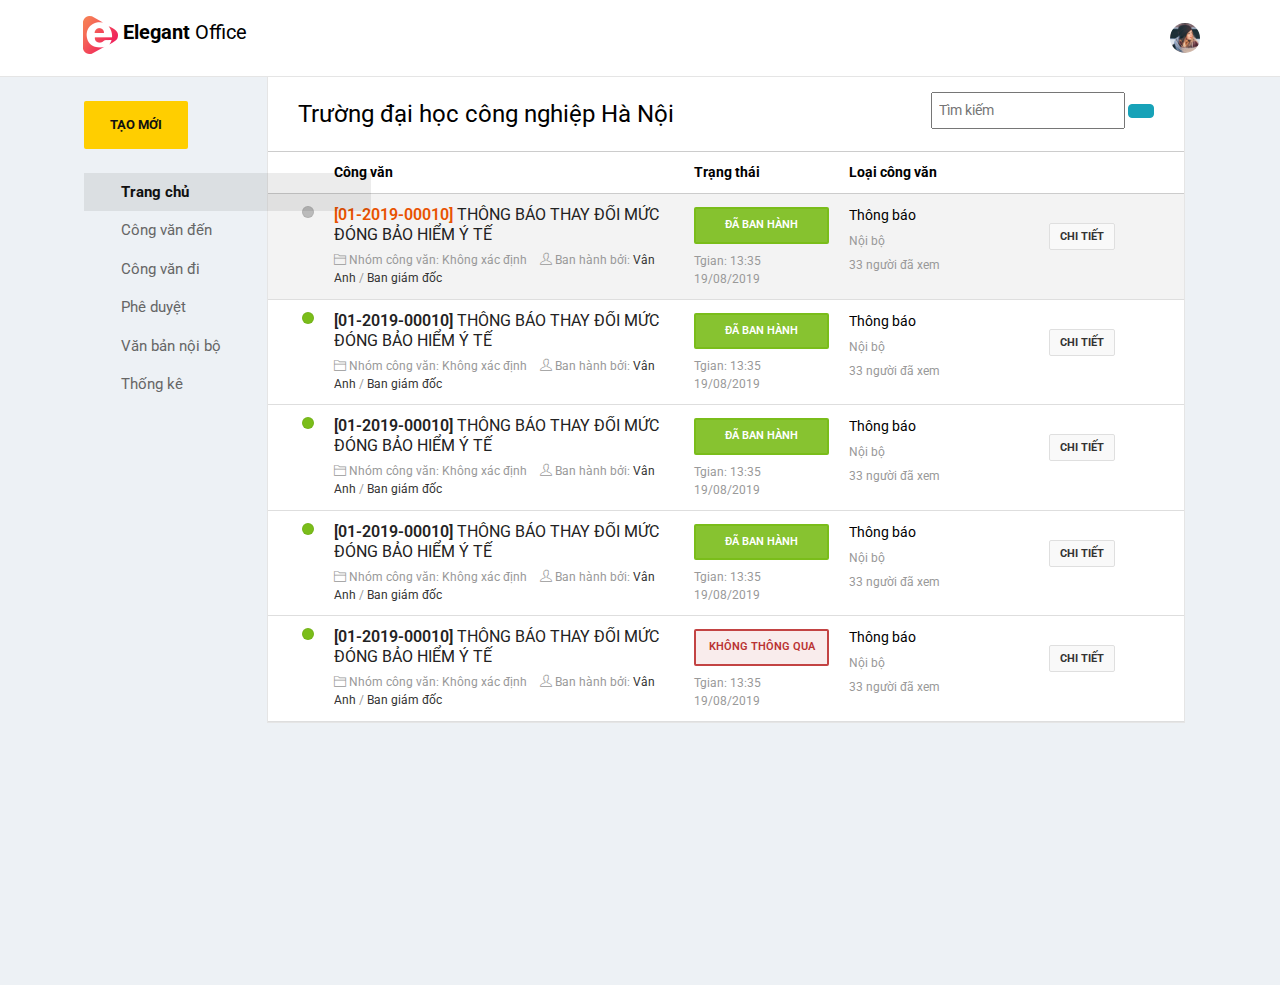
==== index.html @ 93d6c197 "fix menu" ====
<!DOCTYPE html>
<html lang="en">

<head>
    <meta charset="UTF-8">
    <meta name="viewport" content="width=device-width, initial-scale=1.0">
    <meta http-equiv="X-UA-Compatible" content="ie=edge">
    <link rel="stylesheet" href="css/bootstrap.min.css">
    <link rel="stylesheet" href="css/owl.carousel.min.css">
    <link rel="stylesheet" href="css/owl.theme.default.min.css">
    <link rel="stylesheet" href="https://use.fontawesome.com/releases/v5.7.2/css/all.css"
        integrity="sha384-fnmOCqbTlWIlj8LyTjo7mOUStjsKC4pOpQbqyi7RrhN7udi9RwhKkMHpvLbHG9Sr" crossorigin="anonymous">
    <link rel="stylesheet" href="css/themify-icons.css">
    <link rel="stylesheet" href="css/style.css">
    <script src="js/jquery.min.js"></script>
    <script src="js/popper.min.js"></script>
    <script src="js/bootstrap.min.js"></script>
    <script src="js/owl.carousel.js"></script>
    <script src="js/script.js"></script>
    <title>Index</title>
</head>

<body>
    <section class="header">
        <div class="container-fluid fix-container">
            <div class="row">
                <div class="col-6">
                    <div class="logo">
                        <a href="index.html">
                            <img src="images/logo-icon.png" alt="">
                        </a>
                        <span class="logo-text">
                            <b>Elegant</b>
                            <em>Office</em>
                        </span>
                    </div>
                </div>
                <div class="col-6">
                    <ul class="navbar-nav">
                        <li class="nav-item dropdown text-right">
                            <a href="" class="nav-link dropdown-toggle text-muted waves-effect waves-dark"
                                data-toggle="dropdown">
                                <img src="images/4.jpg" class="img-circle" width="30" alt="">
                                <span>
                                    <i class="fas fa-caret-down"></i>
                                </span>
                            </a>
                            <div class="dropdown-menu dropdown-menu-right">
                                <a href="" class="dropdown-item">Thông tin cá nhân</a>
                                <div class="line"></div>
                                <a href="" class="dropdown-item">Sign Out</a>
                            </div>
                        </li>
                    </ul>
                </div>
            </div>
        </div>
    </section>

    <section id="master">
        <div class="menu pt-3">
            <div class="menu-top">
                <a href="" class="btn btn-them">
                    <i class="fas fa-plus"></i>
                    Tạo mới
                </a>
            </div>
            <div class="menu-content mt-4">
                <nav class="sidebar-nav">
                    <ul class="navbar-nav">
                        <li class="nav-item active">
                            <a href="" class="nav-link">
                                <span class="icon-holder">
                                    <i class="fas fa-home"></i>
                                </span>
                                <span>Trang chủ</span>
                            </a>
                        </li>
                        <li class="nav-item">
                            <a href="" class="nav-link">
                                <span class="icon-holder">
                                    <i class="fa fa-reply"></i>
                                </span>
                                <span>Công văn đến</span>
                            </a>
                        </li>
                        <li class="nav-item">
                            <a href="" class="nav-link">
                                <span class="icon-holder">
                                    <i class="fas fa-paper-plane"></i>
                                </span>
                                <span>Công văn đi</span>
                            </a>
                        </li>
                        <li class="nav-item">
                            <a href="" class="nav-link">
                                <span class="icon-holder">
                                    <i class="fas fa-pen-fancy"></i>
                                </span>
                                <span>Phê duyệt</span>
                            </a>
                        </li>
                        <li class="nav-item">
                            <a href="" class="nav-link">
                                <span class="icon-holder">
                                    <i class="fas fa-file-alt"></i>
                                </span>
                                <span>Văn bản nội bộ</span>
                            </a>
                        </li>
                        <li class="nav-item">
                            <a href="" class="nav-link">
                                <span class="icon-holder">
                                    <i class="fas fa-chart-line"></i>
                                </span>
                                <span>Thống kê</span>
                            </a>
                        </li>
                    </ul>
                </nav>
            </div>
        </div>
        <div class="fix-container">
            <div class="col-lg-10 pl-0 float-right">
                <div class="main-body">
                    <div class="sub-header">
                        <div class="row">
                            <div class="col-lg-6">
                                <div class="title">Trường đại học công nghiệp Hà Nội</div>
                            </div>
                            <div class="col-lg-6">
                                <div class="search text-right">
                                    <input type="text" placeholder="Tìm kiếm">
                                    <button type="submit" class="btn btn-info">
                                        <i class="fa fa-search"></i>
                                    </button>
                                </div>
                            </div>
                        </div>
                    </div>
                    <div class="board">
                        <table>
                            <thead>
                                <tr>
                                    <th style="width: 66px"></th>
                                    <th>Công văn</th>
                                    <th style="width: 155px;">Trạng thái</th>
                                    <th style="width: 200px;">Loại công văn</th>
                                    <th style="width: 135px;"></th>
                                </tr>
                            </thead>
                            <tbody>
                                <tr class="notseen">
                                    <td>
                                        <div class="icons float-right">
                                            <div class="icon-status">
                                                <div class="square"></div>
                                            </div>
                                        </div>
                                    </td>
                                    <td>
                                        <div class="name">
                                            <span class="url group-name text-alt text-uppercase" data-url="a">
                                                [01-2019-00010] </span>
                                            <span class="url text-uppercase">Thông báo thay đổi mức đóng bảo hiểm ý
                                                tế</span>
                                        </div>
                                        <div class="info">
                                            <span style="margin-right: 10px;">
                                                <i class="ti-folder"></i>
                                                <span>Nhóm công văn: </span>
                                                <span>Không xác định</span>
                                            </span>
                                            <span>
                                                <i class="ti-user"></i>
                                                <span>Ban hành bởi: </span>
                                                <span class="url">Vân Anh</span> / <span class="url">Ban giám
                                                    đốc</span>
                                            </span>
                                        </div>
                                    </td>
                                    <td>
                                        <div class="status status-1">
                                            Đã ban hành
                                        </div>
                                        <div class="info">
                                            <span>Tgian: </span>
                                            <span>13:35 19/08/2019</span>
                                        </div>
                                    </td>
                                    <td>
                                        <span class="url">Thông báo</span>
                                        <div class="info">Nội bộ</div>
                                        <div class="info">33 người đã xem</div>
                                    </td>
                                    <td>
                                        <div class="action">
                                            <a href="" class="action-text">Chi tiết</a>
                                        </div>
                                    </td>
                                </tr>
                                <tr class="seen">
                                    <td>
                                        <div class="icons float-right">
                                            <div class="icon-status">
                                                <div class="square"></div>
                                            </div>
                                        </div>
                                    </td>
                                    <td>
                                        <div class="name">
                                            <span class="url group-name text-uppercase" data-url="a">
                                                [01-2019-00010] </span>
                                            <span class="url text-uppercase">Thông báo thay đổi mức đóng bảo hiểm ý
                                                tế</span>
                                        </div>
                                        <div class="info">
                                            <span style="margin-right: 10px;">
                                                <i class="ti-folder"></i>
                                                <span>Nhóm công văn: </span>
                                                <span>Không xác định</span>
                                            </span>
                                            <span>
                                                <i class="ti-user"></i>
                                                <span>Ban hành bởi: </span>
                                                <span class="url">Vân Anh</span> / <span class="url">Ban giám
                                                    đốc</span>
                                            </span>
                                        </div>
                                    </td>
                                    <td>
                                        <div class="status status-1">
                                            Đã ban hành
                                        </div>
                                        <div class="info">
                                            <span>Tgian: </span>
                                            <span>13:35 19/08/2019</span>
                                        </div>
                                    </td>
                                    <td>
                                        <span class="url">Thông báo</span>
                                        <div class="info">Nội bộ</div>
                                        <div class="info">33 người đã xem</div>
                                    </td>
                                    <td>
                                        <div class="action">
                                            <a href="" class="action-text">Chi tiết</a>
                                        </div>
                                    </td>
                                </tr>
                                <tr class="seen">
                                    <td>
                                        <div class="icons float-right">
                                            <div class="icon-status">
                                                <div class="square"></div>
                                            </div>
                                        </div>
                                    </td>
                                    <td>
                                        <div class="name">
                                            <span class="url group-name text-uppercase" data-url="a">
                                                [01-2019-00010] </span>
                                            <span class="url text-uppercase">Thông báo thay đổi mức đóng bảo hiểm ý
                                                tế</span>
                                        </div>
                                        <div class="info">
                                            <span style="margin-right: 10px;">
                                                <i class="ti-folder"></i>
                                                <span>Nhóm công văn: </span>
                                                <span>Không xác định</span>
                                            </span>
                                            <span>
                                                <i class="ti-user"></i>
                                                <span>Ban hành bởi: </span>
                                                <span class="url">Vân Anh</span> / <span class="url">Ban giám
                                                    đốc</span>
                                            </span>
                                        </div>
                                    </td>
                                    <td>
                                        <div class="status status-1">
                                            Đã ban hành
                                        </div>
                                        <div class="info">
                                            <span>Tgian: </span>
                                            <span>13:35 19/08/2019</span>
                                        </div>
                                    </td>
                                    <td>
                                        <span class="url">Thông báo</span>
                                        <div class="info">Nội bộ</div>
                                        <div class="info">33 người đã xem</div>
                                    </td>
                                    <td>
                                        <div class="action">
                                            <a href="" class="action-text">Chi tiết</a>
                                        </div>
                                    </td>
                                </tr>
                                <tr class="seen">
                                    <td>
                                        <div class="icons float-right">
                                            <div class="icon-status">
                                                <div class="square"></div>
                                            </div>
                                        </div>
                                    </td>
                                    <td>
                                        <div class="name">
                                            <span class="url group-name text-uppercase" data-url="a">
                                                [01-2019-00010] </span>
                                            <span class="url text-uppercase">Thông báo thay đổi mức đóng bảo hiểm ý
                                                tế</span>
                                        </div>
                                        <div class="info">
                                            <span style="margin-right: 10px;">
                                                <i class="ti-folder"></i>
                                                <span>Nhóm công văn: </span>
                                                <span>Không xác định</span>
                                            </span>
                                            <span>
                                                <i class="ti-user"></i>
                                                <span>Ban hành bởi: </span>
                                                <span class="url">Vân Anh</span> / <span class="url">Ban giám
                                                    đốc</span>
                                            </span>
                                        </div>
                                    </td>
                                    <td>
                                        <div class="status status-1">
                                            Đã ban hành
                                        </div>
                                        <div class="info">
                                            <span>Tgian: </span>
                                            <span>13:35 19/08/2019</span>
                                        </div>
                                    </td>
                                    <td>
                                        <span class="url">Thông báo</span>
                                        <div class="info">Nội bộ</div>
                                        <div class="info">33 người đã xem</div>
                                    </td>
                                    <td>
                                        <div class="action">
                                            <a href="" class="action-text">Chi tiết</a>
                                        </div>
                                    </td>
                                </tr>
                                <tr class="seen">
                                    <td>
                                        <div class="icons float-right">
                                            <div class="icon-status">
                                                <div class="square"></div>
                                            </div>
                                        </div>
                                    </td>
                                    <td>
                                        <div class="name">
                                            <span class="url group-name text-uppercase" data-url="a">
                                                [01-2019-00010] </span>
                                            <span class="url text-uppercase">Thông báo thay đổi mức đóng bảo hiểm ý
                                                tế</span>
                                        </div>
                                        <div class="info">
                                            <span style="margin-right: 10px;">
                                                <i class="ti-folder"></i>
                                                <span>Nhóm công văn: </span>
                                                <span>Không xác định</span>
                                            </span>
                                            <span>
                                                <i class="ti-user"></i>
                                                <span>Ban hành bởi: </span>
                                                <span class="url">Vân Anh</span> / <span class="url">Ban giám
                                                    đốc</span>
                                            </span>
                                        </div>
                                    </td>
                                    <td>
                                        <div class="status status--1">
                                            Không thông qua
                                        </div>
                                        <div class="info">
                                            <span>Tgian: </span>
                                            <span>13:35 19/08/2019</span>
                                        </div>
                                    </td>
                                    <td>
                                        <span class="url">Thông báo</span>
                                        <div class="info">Nội bộ</div>
                                        <div class="info">33 người đã xem</div>
                                    </td>
                                    <td>
                                        <div class="action">
                                            <a href="" class="action-text">Chi tiết</a>
                                        </div>
                                    </td>
                                </tr>
                            </tbody>
                        </table>
                    </div>
                </div>
            </div>
        </div>
    </section>
</body>

</html>
---- css/themify-icons.css ----
@font-face {
	font-family: 'themify';
	src:url('../fonts/themify.eot?-fvbane');
	src:url('../fonts/themify.eot?#iefix-fvbane') format('embedded-opentype'),
		url('../fonts/themify.woff?-fvbane') format('woff'),
		url('../fonts/themify.ttf?-fvbane') format('truetype'),
		url('../fonts/themify.svg?-fvbane#themify') format('svg');
	font-weight: normal;
	font-style: normal;
}

[class^="ti-"], [class*=" ti-"] {
	font-family: 'themify';
	speak: none;
	font-style: normal;
	font-weight: normal;
	font-variant: normal;
	text-transform: none;
	line-height: 1;

	/* Better Font Rendering =========== */
	-webkit-font-smoothing: antialiased;
	-moz-osx-font-smoothing: grayscale;
}

.ti-wand:before {
	content: "\e600";
}
.ti-volume:before {
	content: "\e601";
}
.ti-user:before {
	content: "\e602";
}
.ti-unlock:before {
	content: "\e603";
}
.ti-unlink:before {
	content: "\e604";
}
.ti-trash:before {
	content: "\e605";
}
.ti-thought:before {
	content: "\e606";
}
.ti-target:before {
	content: "\e607";
}
.ti-tag:before {
	content: "\e608";
}
.ti-tablet:before {
	content: "\e609";
}
.ti-star:before {
	content: "\e60a";
}
.ti-spray:before {
	content: "\e60b";
}
.ti-signal:before {
	content: "\e60c";
}
.ti-shopping-cart:before {
	content: "\e60d";
}
.ti-shopping-cart-full:before {
	content: "\e60e";
}
.ti-settings:before {
	content: "\e60f";
}
.ti-search:before {
	content: "\e610";
}
.ti-zoom-in:before {
	content: "\e611";
}
.ti-zoom-out:before {
	content: "\e612";
}
.ti-cut:before {
	content: "\e613";
}
.ti-ruler:before {
	content: "\e614";
}
.ti-ruler-pencil:before {
	content: "\e615";
}
.ti-ruler-alt:before {
	content: "\e616";
}
.ti-bookmark:before {
	content: "\e617";
}
.ti-bookmark-alt:before {
	content: "\e618";
}
.ti-reload:before {
	content: "\e619";
}
.ti-plus:before {
	content: "\e61a";
}
.ti-pin:before {
	content: "\e61b";
}
.ti-pencil:before {
	content: "\e61c";
}
.ti-pencil-alt:before {
	content: "\e61d";
}
.ti-paint-roller:before {
	content: "\e61e";
}
.ti-paint-bucket:before {
	content: "\e61f";
}
.ti-na:before {
	content: "\e620";
}
.ti-mobile:before {
	content: "\e621";
}
.ti-minus:before {
	content: "\e622";
}
.ti-medall:before {
	content: "\e623";
}
.ti-medall-alt:before {
	content: "\e624";
}
.ti-marker:before {
	content: "\e625";
}
.ti-marker-alt:before {
	content: "\e626";
}
.ti-arrow-up:before {
	content: "\e627";
}
.ti-arrow-right:before {
	content: "\e628";
}
.ti-arrow-left:before {
	content: "\e629";
}
.ti-arrow-down:before {
	content: "\e62a";
}
.ti-lock:before {
	content: "\e62b";
}
.ti-location-arrow:before {
	content: "\e62c";
}
.ti-link:before {
	content: "\e62d";
}
.ti-layout:before {
	content: "\e62e";
}
.ti-layers:before {
	content: "\e62f";
}
.ti-layers-alt:before {
	content: "\e630";
}
.ti-key:before {
	content: "\e631";
}
.ti-import:before {
	content: "\e632";
}
.ti-image:before {
	content: "\e633";
}
.ti-heart:before {
	content: "\e634";
}
.ti-heart-broken:before {
	content: "\e635";
}
.ti-hand-stop:before {
	content: "\e636";
}
.ti-hand-open:before {
	content: "\e637";
}
.ti-hand-drag:before {
	content: "\e638";
}
.ti-folder:before {
	content: "\e639";
}
.ti-flag:before {
	content: "\e63a";
}
.ti-flag-alt:before {
	content: "\e63b";
}
.ti-flag-alt-2:before {
	content: "\e63c";
}
.ti-eye:before {
	content: "\e63d";
}
.ti-export:before {
	content: "\e63e";
}
.ti-exchange-vertical:before {
	content: "\e63f";
}
.ti-desktop:before {
	content: "\e640";
}
.ti-cup:before {
	content: "\e641";
}
.ti-crown:before {
	content: "\e642";
}
.ti-comments:before {
	content: "\e643";
}
.ti-comment:before {
	content: "\e644";
}
.ti-comment-alt:before {
	content: "\e645";
}
.ti-close:before {
	content: "\e646";
}
.ti-clip:before {
	content: "\e647";
}
.ti-angle-up:before {
	content: "\e648";
}
.ti-angle-right:before {
	content: "\e649";
}
.ti-angle-left:before {
	content: "\e64a";
}
.ti-angle-down:before {
	content: "\e64b";
}
.ti-check:before {
	content: "\e64c";
}
.ti-check-box:before {
	content: "\e64d";
}
.ti-camera:before {
	content: "\e64e";
}
.ti-announcement:before {
	content: "\e64f";
}
.ti-brush:before {
	content: "\e650";
}
.ti-briefcase:before {
	content: "\e651";
}
.ti-bolt:before {
	content: "\e652";
}
.ti-bolt-alt:before {
	content: "\e653";
}
.ti-blackboard:before {
	content: "\e654";
}
.ti-bag:before {
	content: "\e655";
}
.ti-move:before {
	content: "\e656";
}
.ti-arrows-vertical:before {
	content: "\e657";
}
.ti-arrows-horizontal:before {
	content: "\e658";
}
.ti-fullscreen:before {
	content: "\e659";
}
.ti-arrow-top-right:before {
	content: "\e65a";
}
.ti-arrow-top-left:before {
	content: "\e65b";
}
.ti-arrow-circle-up:before {
	content: "\e65c";
}
.ti-arrow-circle-right:before {
	content: "\e65d";
}
.ti-arrow-circle-left:before {
	content: "\e65e";
}
.ti-arrow-circle-down:before {
	content: "\e65f";
}
.ti-angle-double-up:before {
	content: "\e660";
}
.ti-angle-double-right:before {
	content: "\e661";
}
.ti-angle-double-left:before {
	content: "\e662";
}
.ti-angle-double-down:before {
	content: "\e663";
}
.ti-zip:before {
	content: "\e664";
}
.ti-world:before {
	content: "\e665";
}
.ti-wheelchair:before {
	content: "\e666";
}
.ti-view-list:before {
	content: "\e667";
}
.ti-view-list-alt:before {
	content: "\e668";
}
.ti-view-grid:before {
	content: "\e669";
}
.ti-uppercase:before {
	content: "\e66a";
}
.ti-upload:before {
	content: "\e66b";
}
.ti-underline:before {
	content: "\e66c";
}
.ti-truck:before {
	content: "\e66d";
}
.ti-timer:before {
	content: "\e66e";
}
.ti-ticket:before {
	content: "\e66f";
}
.ti-thumb-up:before {
	content: "\e670";
}
.ti-thumb-down:before {
	content: "\e671";
}
.ti-text:before {
	content: "\e672";
}
.ti-stats-up:before {
	content: "\e673";
}
.ti-stats-down:before {
	content: "\e674";
}
.ti-split-v:before {
	content: "\e675";
}
.ti-split-h:before {
	content: "\e676";
}
.ti-smallcap:before {
	content: "\e677";
}
.ti-shine:before {
	content: "\e678";
}
.ti-shift-right:before {
	content: "\e679";
}
.ti-shift-left:before {
	content: "\e67a";
}
.ti-shield:before {
	content: "\e67b";
}
.ti-notepad:before {
	content: "\e67c";
}
.ti-server:before {
	content: "\e67d";
}
.ti-quote-right:before {
	content: "\e67e";
}
.ti-quote-left:before {
	content: "\e67f";
}
.ti-pulse:before {
	content: "\e680";
}
.ti-printer:before {
	content: "\e681";
}
.ti-power-off:before {
	content: "\e682";
}
.ti-plug:before {
	content: "\e683";
}
.ti-pie-chart:before {
	content: "\e684";
}
.ti-paragraph:before {
	content: "\e685";
}
.ti-panel:before {
	content: "\e686";
}
.ti-package:before {
	content: "\e687";
}
.ti-music:before {
	content: "\e688";
}
.ti-music-alt:before {
	content: "\e689";
}
.ti-mouse:before {
	content: "\e68a";
}
.ti-mouse-alt:before {
	content: "\e68b";
}
.ti-money:before {
	content: "\e68c";
}
.ti-microphone:before {
	content: "\e68d";
}
.ti-menu:before {
	content: "\e68e";
}
.ti-menu-alt:before {
	content: "\e68f";
}
.ti-map:before {
	content: "\e690";
}
.ti-map-alt:before {
	content: "\e691";
}
.ti-loop:before {
	content: "\e692";
}
.ti-location-pin:before {
	content: "\e693";
}
.ti-list:before {
	content: "\e694";
}
.ti-light-bulb:before {
	content: "\e695";
}
.ti-Italic:before {
	content: "\e696";
}
.ti-info:before {
	content: "\e697";
}
.ti-infinite:before {
	content: "\e698";
}
.ti-id-badge:before {
	content: "\e699";
}
.ti-hummer:before {
	content: "\e69a";
}
.ti-home:before {
	content: "\e69b";
}
.ti-help:before {
	content: "\e69c";
}
.ti-headphone:before {
	content: "\e69d";
}
.ti-harddrives:before {
	content: "\e69e";
}
.ti-harddrive:before {
	content: "\e69f";
}
.ti-gift:before {
	content: "\e6a0";
}
.ti-game:before {
	content: "\e6a1";
}
.ti-filter:before {
	content: "\e6a2";
}
.ti-files:before {
	content: "\e6a3";
}
.ti-file:before {
	content: "\e6a4";
}
.ti-eraser:before {
	content: "\e6a5";
}
.ti-envelope:before {
	content: "\e6a6";
}
.ti-download:before {
	content: "\e6a7";
}
.ti-direction:before {
	content: "\e6a8";
}
.ti-direction-alt:before {
	content: "\e6a9";
}
.ti-dashboard:before {
	content: "\e6aa";
}
.ti-control-stop:before {
	content: "\e6ab";
}
.ti-control-shuffle:before {
	content: "\e6ac";
}
.ti-control-play:before {
	content: "\e6ad";
}
.ti-control-pause:before {
	content: "\e6ae";
}
.ti-control-forward:before {
	content: "\e6af";
}
.ti-control-backward:before {
	content: "\e6b0";
}
.ti-cloud:before {
	content: "\e6b1";
}
.ti-cloud-up:before {
	content: "\e6b2";
}
.ti-cloud-down:before {
	content: "\e6b3";
}
.ti-clipboard:before {
	content: "\e6b4";
}
.ti-car:before {
	content: "\e6b5";
}
.ti-calendar:before {
	content: "\e6b6";
}
.ti-book:before {
	content: "\e6b7";
}
.ti-bell:before {
	content: "\e6b8";
}
.ti-basketball:before {
	content: "\e6b9";
}
.ti-bar-chart:before {
	content: "\e6ba";
}
.ti-bar-chart-alt:before {
	content: "\e6bb";
}
.ti-back-right:before {
	content: "\e6bc";
}
.ti-back-left:before {
	content: "\e6bd";
}
.ti-arrows-corner:before {
	content: "\e6be";
}
.ti-archive:before {
	content: "\e6bf";
}
.ti-anchor:before {
	content: "\e6c0";
}
.ti-align-right:before {
	content: "\e6c1";
}
.ti-align-left:before {
	content: "\e6c2";
}
.ti-align-justify:before {
	content: "\e6c3";
}
.ti-align-center:before {
	content: "\e6c4";
}
.ti-alert:before {
	content: "\e6c5";
}
.ti-alarm-clock:before {
	content: "\e6c6";
}
.ti-agenda:before {
	content: "\e6c7";
}
.ti-write:before {
	content: "\e6c8";
}
.ti-window:before {
	content: "\e6c9";
}
.ti-widgetized:before {
	content: "\e6ca";
}
.ti-widget:before {
	content: "\e6cb";
}
.ti-widget-alt:before {
	content: "\e6cc";
}
.ti-wallet:before {
	content: "\e6cd";
}
.ti-video-clapper:before {
	content: "\e6ce";
}
.ti-video-camera:before {
	content: "\e6cf";
}
.ti-vector:before {
	content: "\e6d0";
}
.ti-themify-logo:before {
	content: "\e6d1";
}
.ti-themify-favicon:before {
	content: "\e6d2";
}
.ti-themify-favicon-alt:before {
	content: "\e6d3";
}
.ti-support:before {
	content: "\e6d4";
}
.ti-stamp:before {
	content: "\e6d5";
}
.ti-split-v-alt:before {
	content: "\e6d6";
}
.ti-slice:before {
	content: "\e6d7";
}
.ti-shortcode:before {
	content: "\e6d8";
}
.ti-shift-right-alt:before {
	content: "\e6d9";
}
.ti-shift-left-alt:before {
	content: "\e6da";
}
.ti-ruler-alt-2:before {
	content: "\e6db";
}
.ti-receipt:before {
	content: "\e6dc";
}
.ti-pin2:before {
	content: "\e6dd";
}
.ti-pin-alt:before {
	content: "\e6de";
}
.ti-pencil-alt2:before {
	content: "\e6df";
}
.ti-palette:before {
	content: "\e6e0";
}
.ti-more:before {
	content: "\e6e1";
}
.ti-more-alt:before {
	content: "\e6e2";
}
.ti-microphone-alt:before {
	content: "\e6e3";
}
.ti-magnet:before {
	content: "\e6e4";
}
.ti-line-double:before {
	content: "\e6e5";
}
.ti-line-dotted:before {
	content: "\e6e6";
}
.ti-line-dashed:before {
	content: "\e6e7";
}
.ti-layout-width-full:before {
	content: "\e6e8";
}
.ti-layout-width-default:before {
	content: "\e6e9";
}
.ti-layout-width-default-alt:before {
	content: "\e6ea";
}
.ti-layout-tab:before {
	content: "\e6eb";
}
.ti-layout-tab-window:before {
	content: "\e6ec";
}
.ti-layout-tab-v:before {
	content: "\e6ed";
}
.ti-layout-tab-min:before {
	content: "\e6ee";
}
.ti-layout-slider:before {
	content: "\e6ef";
}
.ti-layout-slider-alt:before {
	content: "\e6f0";
}
.ti-layout-sidebar-right:before {
	content: "\e6f1";
}
.ti-layout-sidebar-none:before {
	content: "\e6f2";
}
.ti-layout-sidebar-left:before {
	content: "\e6f3";
}
.ti-layout-placeholder:before {
	content: "\e6f4";
}
.ti-layout-menu:before {
	content: "\e6f5";
}
.ti-layout-menu-v:before {
	content: "\e6f6";
}
.ti-layout-menu-separated:before {
	content: "\e6f7";
}
.ti-layout-menu-full:before {
	content: "\e6f8";
}
.ti-layout-media-right-alt:before {
	content: "\e6f9";
}
.ti-layout-media-right:before {
	content: "\e6fa";
}
.ti-layout-media-overlay:before {
	content: "\e6fb";
}
.ti-layout-media-overlay-alt:before {
	content: "\e6fc";
}
.ti-layout-media-overlay-alt-2:before {
	content: "\e6fd";
}
.ti-layout-media-left-alt:before {
	content: "\e6fe";
}
.ti-layout-media-left:before {
	content: "\e6ff";
}
.ti-layout-media-center-alt:before {
	content: "\e700";
}
.ti-layout-media-center:before {
	content: "\e701";
}
.ti-layout-list-thumb:before {
	content: "\e702";
}
.ti-layout-list-thumb-alt:before {
	content: "\e703";
}
.ti-layout-list-post:before {
	content: "\e704";
}
.ti-layout-list-large-image:before {
	content: "\e705";
}
.ti-layout-line-solid:before {
	content: "\e706";
}
.ti-layout-grid4:before {
	content: "\e707";
}
.ti-layout-grid3:before {
	content: "\e708";
}
.ti-layout-grid2:before {
	content: "\e709";
}
.ti-layout-grid2-thumb:before {
	content: "\e70a";
}
.ti-layout-cta-right:before {
	content: "\e70b";
}
.ti-layout-cta-left:before {
	content: "\e70c";
}
.ti-layout-cta-center:before {
	content: "\e70d";
}
.ti-layout-cta-btn-right:before {
	content: "\e70e";
}
.ti-layout-cta-btn-left:before {
	content: "\e70f";
}
.ti-layout-column4:before {
	content: "\e710";
}
.ti-layout-column3:before {
	content: "\e711";
}
.ti-layout-column2:before {
	content: "\e712";
}
.ti-layout-accordion-separated:before {
	content: "\e713";
}
.ti-layout-accordion-merged:before {
	content: "\e714";
}
.ti-layout-accordion-list:before {
	content: "\e715";
}
.ti-ink-pen:before {
	content: "\e716";
}
.ti-info-alt:before {
	content: "\e717";
}
.ti-help-alt:before {
	content: "\e718";
}
.ti-headphone-alt:before {
	content: "\e719";
}
.ti-hand-point-up:before {
	content: "\e71a";
}
.ti-hand-point-right:before {
	content: "\e71b";
}
.ti-hand-point-left:before {
	content: "\e71c";
}
.ti-hand-point-down:before {
	content: "\e71d";
}
.ti-gallery:before {
	content: "\e71e";
}
.ti-face-smile:before {
	content: "\e71f";
}
.ti-face-sad:before {
	content: "\e720";
}
.ti-credit-card:before {
	content: "\e721";
}
.ti-control-skip-forward:before {
	content: "\e722";
}
.ti-control-skip-backward:before {
	content: "\e723";
}
.ti-control-record:before {
	content: "\e724";
}
.ti-control-eject:before {
	content: "\e725";
}
.ti-comments-smiley:before {
	content: "\e726";
}
.ti-brush-alt:before {
	content: "\e727";
}
.ti-youtube:before {
	content: "\e728";
}
.ti-vimeo:before {
	content: "\e729";
}
.ti-twitter:before {
	content: "\e72a";
}
.ti-time:before {
	content: "\e72b";
}
.ti-tumblr:before {
	content: "\e72c";
}
.ti-skype:before {
	content: "\e72d";
}
.ti-share:before {
	content: "\e72e";
}
.ti-share-alt:before {
	content: "\e72f";
}
.ti-rocket:before {
	content: "\e730";
}
.ti-pinterest:before {
	content: "\e731";
}
.ti-new-window:before {
	content: "\e732";
}
.ti-microsoft:before {
	content: "\e733";
}
.ti-list-ol:before {
	content: "\e734";
}
.ti-linkedin:before {
	content: "\e735";
}
.ti-layout-sidebar-2:before {
	content: "\e736";
}
.ti-layout-grid4-alt:before {
	content: "\e737";
}
.ti-layout-grid3-alt:before {
	content: "\e738";
}
.ti-layout-grid2-alt:before {
	content: "\e739";
}
.ti-layout-column4-alt:before {
	content: "\e73a";
}
.ti-layout-column3-alt:before {
	content: "\e73b";
}
.ti-layout-column2-alt:before {
	content: "\e73c";
}
.ti-instagram:before {
	content: "\e73d";
}
.ti-google:before {
	content: "\e73e";
}
.ti-github:before {
	content: "\e73f";
}
.ti-flickr:before {
	content: "\e740";
}
.ti-facebook:before {
	content: "\e741";
}
.ti-dropbox:before {
	content: "\e742";
}
.ti-dribbble:before {
	content: "\e743";
}
.ti-apple:before {
	content: "\e744";
}
.ti-android:before {
	content: "\e745";
}
.ti-save:before {
	content: "\e746";
}
.ti-save-alt:before {
	content: "\e747";
}
.ti-yahoo:before {
	content: "\e748";
}
.ti-wordpress:before {
	content: "\e749";
}
.ti-vimeo-alt:before {
	content: "\e74a";
}
.ti-twitter-alt:before {
	content: "\e74b";
}
.ti-tumblr-alt:before {
	content: "\e74c";
}
.ti-trello:before {
	content: "\e74d";
}
.ti-stack-overflow:before {
	content: "\e74e";
}
.ti-soundcloud:before {
	content: "\e74f";
}
.ti-sharethis:before {
	content: "\e750";
}
.ti-sharethis-alt:before {
	content: "\e751";
}
.ti-reddit:before {
	content: "\e752";
}
.ti-pinterest-alt:before {
	content: "\e753";
}
.ti-microsoft-alt:before {
	content: "\e754";
}
.ti-linux:before {
	content: "\e755";
}
.ti-jsfiddle:before {
	content: "\e756";
}
.ti-joomla:before {
	content: "\e757";
}
.ti-html5:before {
	content: "\e758";
}
.ti-flickr-alt:before {
	content: "\e759";
}
.ti-email:before {
	content: "\e75a";
}
.ti-drupal:before {
	content: "\e75b";
}
.ti-dropbox-alt:before {
	content: "\e75c";
}
.ti-css3:before {
	content: "\e75d";
}
.ti-rss:before {
	content: "\e75e";
}
.ti-rss-alt:before {
	content: "\e75f";
}
---- css/style.css ----
@import url('https://fonts.googleapis.com/css?family=Roboto&display=swap');
body{
    font-family: 'Roboto', sans-serif;
    font-size: 14px;
    background-color: #edf1f5;
    color: black;
}
em{
    font-style: normal;
}
.logo-text{
    font-size: 20px;
}
.header{
    background-color: white;
    padding: 15px 0;
    border-bottom: 1px solid rgba(0, 0, 0, 0.1);
}
.img-circle {
    border-radius: 100%;
}
a{
    color: black;
}
a:hover{
    text-decoration: none;
}
.dropdown-toggle::after{
    display: none;
}
.line {
    width: 100%;
    height: 1px;
    background-color: #ddd;
}
.waves-effect{
    position: relative;
    cursor: pointer;
    display: inline-block;
    overflow: hidden;
    -webkit-user-select: none;
    -moz-user-select: none;
    -ms-user-select: none;
    user-select: none;
    -webkit-tap-highlight-color: transparent;
    vertical-align: middle;
    z-index: 1;
    will-change: opacity, transform;
    -webkit-transition: all 0.1s ease-out;
    -moz-transition: all 0.1s ease-out;
    -o-transition: all 0.1s ease-out;
    -ms-transition: all 0.1s ease-out;
    transition: all 0.1s ease-out;
}
.fix-container{
    padding: 0 5rem;
}
.btn-them{
    color: #111;
    font-size: 13px;
    text-transform: uppercase;
    position: relative;
    font-weight: 600;
    text-align: center;
    font-weight: bold;
    padding: 8px 0 8px 0px;
    -moz-border-radius: 2px;
    -webkit-border-radius: 2px;
    border-radius: 2px;
    background-color: #ffce00;
    padding: 13px 25px;
}
.menu-content a{
    color: #666;
    font-size: 15px;
}
.menu-content a:hover{
    color: black;
}
.icon-holder {
    display: inline-block;
    position: relative;
    -webkit-transition: all .3s ease;
    -o-transition: all .3s ease;
    transition: all .3s ease;
    margin-right: 8px;
}
.main-body{
    background-color: #fff;
    border: 1px solid rgba(0, 0, 0, 0.1);
    border-top: none;
}
.subheader {
    padding: 15px 30px;
    background-color: #fff;
    position: relative;
}
.menu-content .active {
    font-weight: bold;
    background: rgba(0,0,0,0.075);
}
.menu-content .active a{
    color: #111;
}
.menu-content li{
    padding-left: 25px;
}
.sub-header {
    padding: 15px 30px;
    background-color: #fff;
    position: relative;
    border-bottom: 1px solid #ccc;
}
.sub-header .title {
    font-size: 24px;
    padding: 4px 0;
}
.search input{
    padding: 6px;
}
.board th {
    padding: 10px 20px 10px 0px;
    border-bottom: 1px solid #ccc;
    text-align: left;
}
.board table {
    width: 100%;
}
.board th, .board td {
    vertical-align: top;
}
.board .icons .icon-status .square {
    margin-top: 1px;
    width: 12px;
    height: 12px;
    border: 1px solid rgba(0,0,0,0.05);
    background-color: #bbb;
    -moz-border-radius: 7px;
    -webkit-border-radius: 7px;
    border-radius: 7px;
    -webkit-box-sizing: border-box;
    -moz-box-sizing: border-box;
    box-sizing: border-box;
}
.board .name .group-name {
    font-weight: 600;
}
.url {
    cursor: pointer;
}
.board .name .url:hover {
    color: #2a91d6;
    text-decoration: underline;
}
.text-alt {
    color: #e85200;
}
.board .name {
    font-size: 15px;
    cursor: pointer;
    color: #222;
    display: block;
    display: -webkit-box;
    max-height: 40px;
    font-size: 16px;
    line-height: 20px;
    -webkit-line-clamp: 2;
    -webkit-box-orient: vertical;
    overflow: hidden;
    text-overflow: ellipsis;
}
.board td {
    padding: 11px 20px 11px 0px;
    border-bottom: 1px solid rgba(0,0,0,0.13);
    position: relative;
}
.board .info {
    font-size: 12px;
    color: #999;
    padding-top: 6px;
}
.board .info .url {
    color: #333;
}
.board .info .url:hover {
    color: #2a91d6;
    text-decoration: underline;
}
.board .status.status-1 {
    background: rgba(122,189,26,0.9);
    border: 2px solid #7abd1a;
    color: #fff;
}
.board .status {
    text-transform: uppercase;
    font-weight: 600;
    font-size: 11px;
    text-align: center;
    border: 2px solid #aaa;
    padding: 8px 0;
    margin-bottom: 2px;
    margin-top: 2px;
    -moz-border-radius: 2px;
    -webkit-border-radius: 2px;
    border-radius: 2px;
}
.action-text{
    cursor: pointer;
    padding: 6px 10px;
    text-transform: uppercase;
    border: 1px solid rgba(0,0,0,0.1);
    border-radius: 2px;
    background-color: #f9f9f9;
    font-size: 11px;
    font-weight: bold;
    color: #333;
}
.action-text:hover {
    color: #333;
    background-color: #fff;
}
.seen .icons .icon-status .square {
    background-color: #7abd1a;
}
.notseen{
    background-color: #f3f3f3;
}
.action{
    margin-top: 20px;
}
.board .status.status--1 {
    background: rgba(195,67,67,0.1);
    border: 2px solid #c34343;
    color: #b93333;
}
.menu {
    position: absolute;
    -webkit-box-sizing: border-box;
    -moz-box-sizing: border-box;
    box-sizing: border-box;
    width: 287px;
    height: 100%;
    left: 84px;
    top: 85px;
    z-index: 7999;
}
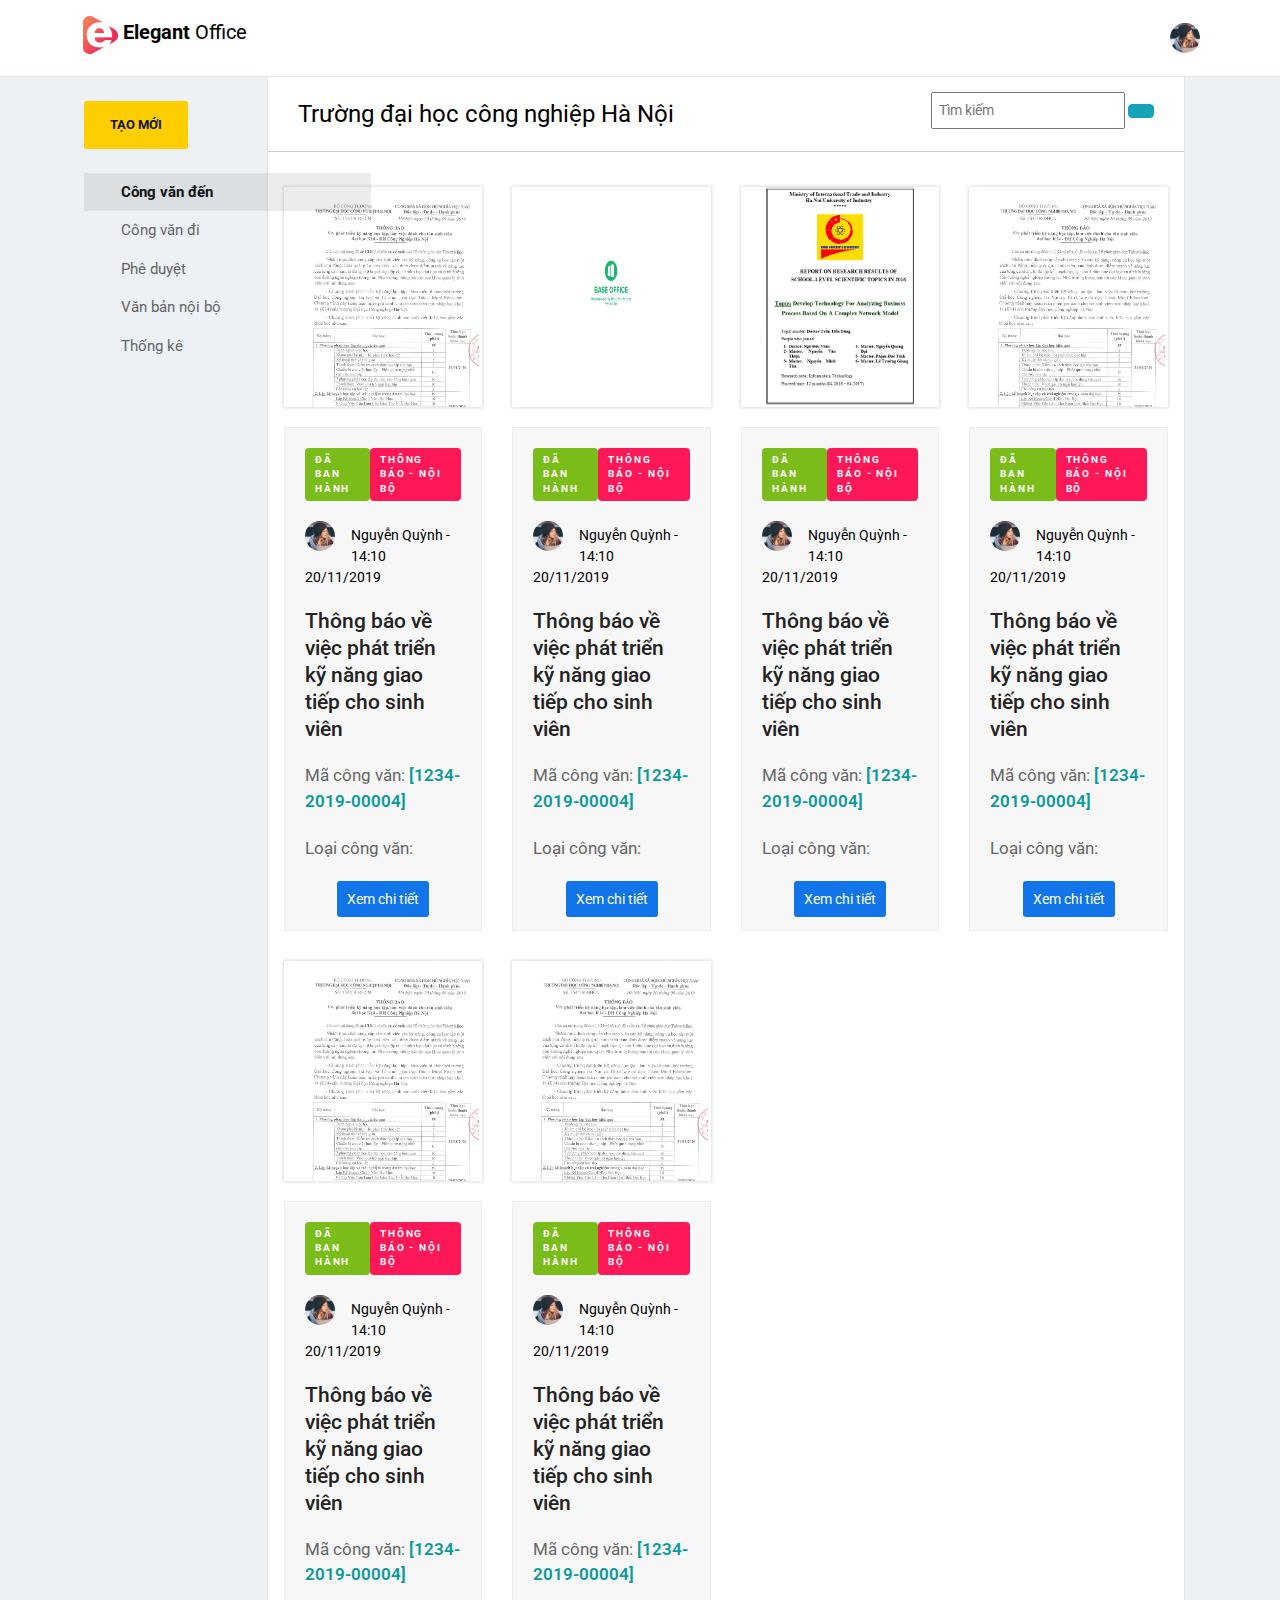
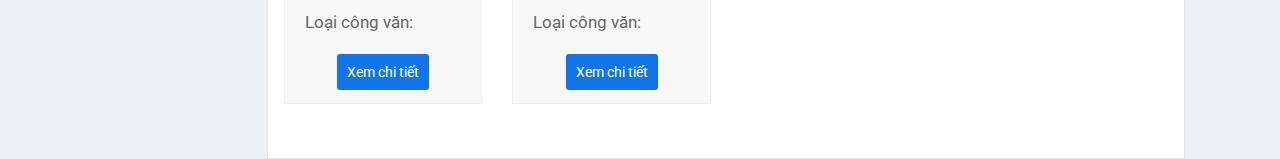
==== commit d6fc1c5e: "fix trang chu" ====
--- a/index.html
+++ b/index.html
@@ -57,10 +57,10 @@
         </div>
     </section>
 
-    <section id="master">
+    <section class="master">
         <div class="menu pt-3">
             <div class="menu-top">
-                <a href="" class="btn btn-them">
+                <a href="them-cv.html" class="btn btn-them">
                     <i class="fas fa-plus"></i>
                     Tạo mới
                 </a>
@@ -69,14 +69,6 @@
                 <nav class="sidebar-nav">
                     <ul class="navbar-nav">
                         <li class="nav-item active">
-                            <a href="" class="nav-link">
-                                <span class="icon-holder">
-                                    <i class="fas fa-home"></i>
-                                </span>
-                                <span>Trang chủ</span>
-                            </a>
-                        </li>
-                        <li class="nav-item">
                             <a href="" class="nav-link">
                                 <span class="icon-holder">
                                     <i class="fa fa-reply"></i>
@@ -138,7 +130,7 @@
                             </div>
                         </div>
                     </div>
-                    <div class="board">
+                    <!-- <div class="board">
                         <table>
                             <thead>
                                 <tr>
@@ -195,7 +187,7 @@
                                     </td>
                                     <td>
                                         <div class="action">
-                                            <a href="" class="action-text">Chi tiết</a>
+                                            <a href="chitiet.html" class="action-text">Chi tiết</a>
                                         </div>
                                     </td>
                                 </tr>
@@ -244,7 +236,7 @@
                                     </td>
                                     <td>
                                         <div class="action">
-                                            <a href="" class="action-text">Chi tiết</a>
+                                            <a href="chitiet.html" class="action-text">Chi tiết</a>
                                         </div>
                                     </td>
                                 </tr>
@@ -293,7 +285,7 @@
                                     </td>
                                     <td>
                                         <div class="action">
-                                            <a href="" class="action-text">Chi tiết</a>
+                                            <a href="chitiet.html" class="action-text">Chi tiết</a>
                                         </div>
                                     </td>
                                 </tr>
@@ -342,7 +334,7 @@
                                     </td>
                                     <td>
                                         <div class="action">
-                                            <a href="" class="action-text">Chi tiết</a>
+                                            <a href="chitiet.html" class="action-text">Chi tiết</a>
                                         </div>
                                     </td>
                                 </tr>
@@ -391,12 +383,334 @@
                                     </td>
                                     <td>
                                         <div class="action">
-                                            <a href="" class="action-text">Chi tiết</a>
+                                            <a href="chitiet.html" class="action-text">Chi tiết</a>
                                         </div>
                                     </td>
                                 </tr>
                             </tbody>
                         </table>
+                    </div> -->
+                    <div class="news">
+                        <div class="row pb-4 pl-3 pr-3">
+                            <div class="col-lg-3">
+                                <div class="news-item">
+                                    <div class="news-item--img">
+                                        <a href="" class="hvr-grow">
+                                            <img class="img-fluid " src="images/thongbao.png" alt="">
+                                        </a>
+                                    </div>
+                                    <div class="news-item-text">
+                                        <div class="news-type">
+                                            <ul class="pagination">
+                                                <li>
+                                                    <div class="ban-hanh">Đã ban hành</div>
+                                                </li>
+                                                <li>
+                                                    <div class="ban-hanh loai-congvan">Thông báo - nội bộ</div>
+                                                </li>
+                                            </ul>
+                                        </div>
+                                        <div class="news-avatar">
+                                            <figure class="author-figure float-left mb-0 mr-3">
+                                                <a href="">
+                                                    <img src="images/4.jpg" alt="">
+                                                </a>
+                                            </figure>
+                                            <span class="d-inline-block mt-1">
+                                                <a href="">Nguyễn Quỳnh</a>
+                                            </span>
+                                            <span> - </span>
+                                            <span>14:10 </span>
+                                            <span> 20/11/2019</span>
+                                            <div class="clear"></div>
+                                        </div>
+                                        <div class="news-name">
+                                            <a href="chitiet.html">
+                                                <h4>Thông báo về việc phát triển kỹ năng giao tiếp cho sinh viên</h4>
+                                            </a>
+                                        </div>
+                                        <div class="news-info">
+                                            <p>Mã công văn:
+                                                <span class="macv"> [1234-2019-00004] </span>
+                                            </p>
+                                            <p>Loại công văn:
+                                                <span class="pdf">
+                                                    <i class="far fa-file-pdf"></i>
+                                                </span>
+                                            </p>
+                                        </div>
+                                        <div class="text-center mt-4">
+                                            <a href="chitiet.html" class="chitiet">Xem chi tiết</a>
+                                        </div>
+                                    </div>
+                                </div>
+                            </div>
+                            <div class="col-lg-3">
+                                <div class="news-item">
+                                    <div class="news-item--img">
+                                        <a href="">
+                                            <img class="img-fluid" src="images/base.PNG" alt="">
+                                        </a>
+                                    </div>
+                                    <div class="news-item-text">
+                                        <div class="news-type">
+                                            <ul class="pagination">
+                                                <li>
+                                                    <div class="ban-hanh">Đã ban hành</div>
+                                                </li>
+                                                <li>
+                                                    <div class="ban-hanh loai-congvan">Thông báo - nội bộ</div>
+                                                </li>
+                                            </ul>
+                                        </div>
+                                        <div class="news-avatar">
+                                            <figure class="author-figure float-left mb-0 mr-3">
+                                                <a href="">
+                                                    <img src="images/4.jpg" alt="">
+                                                </a>
+                                            </figure>
+                                            <span class="d-inline-block mt-1">
+                                                <a href="">Nguyễn Quỳnh</a>
+                                            </span>
+                                            <span> - </span>
+                                            <span>14:10 </span>
+                                            <span> 20/11/2019</span>
+                                            <div class="clear"></div>
+                                        </div>
+                                        <div class="news-name">
+                                            <a href="chitiet.html">
+                                                <h4>Thông báo về việc phát triển kỹ năng giao tiếp cho sinh viên</h4>
+                                            </a>
+                                        </div>
+                                        <div class="news-info">
+                                            <p>Mã công văn:
+                                                <span class="macv"> [1234-2019-00004] </span>
+                                            </p>
+                                            <p>Loại công văn:
+                                                <span class="pdf">
+                                                    <i class="far fa-file-pdf"></i>
+                                                </span>
+                                            </p>
+                                        </div>
+                                        <div class="text-center mt-4">
+                                            <a href="chitiet.html" class="chitiet">Xem chi tiết</a>
+                                        </div>
+                                    </div>
+                                </div>
+                            </div>
+                            <div class="col-lg-3">
+                                <div class="news-item">
+                                    <div class="news-item--img">
+                                        <a href="">
+                                            <img class="img-fluid" src="images/research.PNG" alt="">
+                                        </a>
+                                    </div>
+                                    <div class="news-item-text">
+                                        <div class="news-type">
+                                            <ul class="pagination">
+                                                <li>
+                                                    <div class="ban-hanh">Đã ban hành</div>
+                                                </li>
+                                                <li>
+                                                    <div class="ban-hanh loai-congvan">Thông báo - nội bộ</div>
+                                                </li>
+                                            </ul>
+                                        </div>
+                                        <div class="news-avatar">
+                                            <figure class="author-figure float-left mb-0 mr-3">
+                                                <a href="">
+                                                    <img src="images/4.jpg" alt="">
+                                                </a>
+                                            </figure>
+                                            <span class="d-inline-block mt-1">
+                                                <a href="">Nguyễn Quỳnh</a>
+                                            </span>
+                                            <span> - </span>
+                                            <span>14:10 </span>
+                                            <span> 20/11/2019</span>
+                                            <div class="clear"></div>
+                                        </div>
+                                        <div class="news-name">
+                                            <a href="chitiet.html">
+                                                <h4>Thông báo về việc phát triển kỹ năng giao tiếp cho sinh viên</h4>
+                                            </a>
+                                        </div>
+                                        <div class="news-info">
+                                            <p>Mã công văn:
+                                                <span class="macv"> [1234-2019-00004] </span>
+                                            </p>
+                                            <p>Loại công văn:
+                                                <span class="pdf">
+                                                    <i class="far fa-file-pdf"></i>
+                                                </span>
+                                            </p>
+                                        </div>
+                                        <div class="text-center mt-4">
+                                            <a href="chitiet.html" class="chitiet">Xem chi tiết</a>
+                                        </div>
+                                    </div>
+                                </div>
+                            </div>
+                            <div class="col-lg-3">
+                                <div class="news-item">
+                                    <div class="news-item--img">
+                                        <a href="">
+                                            <img class="img-fluid" src="images/thongbao.png" alt="">
+                                        </a>
+                                    </div>
+                                    <div class="news-item-text">
+                                        <div class="news-type">
+                                            <ul class="pagination">
+                                                <li>
+                                                    <div class="ban-hanh">Đã ban hành</div>
+                                                </li>
+                                                <li>
+                                                    <div class="ban-hanh loai-congvan">Thông báo - nội bộ</div>
+                                                </li>
+                                            </ul>
+                                        </div>
+                                        <div class="news-avatar">
+                                            <figure class="author-figure float-left mb-0 mr-3">
+                                                <a href="">
+                                                    <img src="images/4.jpg" alt="">
+                                                </a>
+                                            </figure>
+                                            <span class="d-inline-block mt-1">
+                                                <a href="">Nguyễn Quỳnh</a>
+                                            </span>
+                                            <span> - </span>
+                                            <span>14:10 </span>
+                                            <span> 20/11/2019</span>
+                                            <div class="clear"></div>
+                                        </div>
+                                        <div class="news-name">
+                                            <a href="chitiet.html">
+                                                <h4>Thông báo về việc phát triển kỹ năng giao tiếp cho sinh viên</h4>
+                                            </a>
+                                        </div>
+                                        <div class="news-info">
+                                            <p>Mã công văn:
+                                                <span class="macv"> [1234-2019-00004] </span>
+                                            </p>
+                                            <p>Loại công văn:
+                                                <span class="pdf">
+                                                    <i class="far fa-file-pdf"></i>
+                                                </span>
+                                            </p>
+                                        </div>
+                                        <div class="text-center mt-4">
+                                            <a href="chitiet.html" class="chitiet">Xem chi tiết</a>
+                                        </div>
+                                    </div>
+                                </div>
+                            </div>
+                            <div class="col-lg-3">
+                                <div class="news-item">
+                                    <div class="news-item--img">
+                                        <a href="">
+                                            <img class="img-fluid" src="images/thongbao.png" alt="">
+                                        </a>
+                                    </div>
+                                    <div class="news-item-text">
+                                        <div class="news-type">
+                                            <ul class="pagination">
+                                                <li>
+                                                    <div class="ban-hanh">Đã ban hành</div>
+                                                </li>
+                                                <li>
+                                                    <div class="ban-hanh loai-congvan">Thông báo - nội bộ</div>
+                                                </li>
+                                            </ul>
+                                        </div>
+                                        <div class="news-avatar">
+                                            <figure class="author-figure float-left mb-0 mr-3">
+                                                <a href="">
+                                                    <img src="images/4.jpg" alt="">
+                                                </a>
+                                            </figure>
+                                            <span class="d-inline-block mt-1">
+                                                <a href="">Nguyễn Quỳnh</a>
+                                            </span>
+                                            <span> - </span>
+                                            <span>14:10 </span>
+                                            <span> 20/11/2019</span>
+                                            <div class="clear"></div>
+                                        </div>
+                                        <div class="news-name">
+                                            <a href="chitiet.html">
+                                                <h4>Thông báo về việc phát triển kỹ năng giao tiếp cho sinh viên</h4>
+                                            </a>
+                                        </div>
+                                        <div class="news-info">
+                                            <p>Mã công văn:
+                                                <span class="macv"> [1234-2019-00004] </span>
+                                            </p>
+                                            <p>Loại công văn:
+                                                <span class="pdf">
+                                                    <i class="far fa-file-pdf"></i>
+                                                </span>
+                                            </p>
+                                        </div>
+                                        <div class="text-center mt-4">
+                                            <a href="chitiet.html" class="chitiet">Xem chi tiết</a>
+                                        </div>
+                                    </div>
+                                </div>
+                            </div>
+                            <div class="col-lg-3">
+                                <div class="news-item">
+                                    <div class="news-item--img">
+                                        <a href="">
+                                            <img class="img-fluid" src="images/thongbao.png" alt="">
+                                        </a>
+                                    </div>
+                                    <div class="news-item-text">
+                                        <div class="news-type">
+                                            <ul class="pagination">
+                                                <li>
+                                                    <div class="ban-hanh">Đã ban hành</div>
+                                                </li>
+                                                <li>
+                                                    <div class="ban-hanh loai-congvan">Thông báo - nội bộ</div>
+                                                </li>
+                                            </ul>
+                                        </div>
+                                        <div class="news-avatar">
+                                            <figure class="author-figure float-left mb-0 mr-3">
+                                                <a href="">
+                                                    <img src="images/4.jpg" alt="">
+                                                </a>
+                                            </figure>
+                                            <span class="d-inline-block mt-1">
+                                                <a href="">Nguyễn Quỳnh</a>
+                                            </span>
+                                            <span> - </span>
+                                            <span>14:10 </span>
+                                            <span> 20/11/2019</span>
+                                            <div class="clear"></div>
+                                        </div>
+                                        <div class="news-name">
+                                            <a href="chitiet.html">
+                                                <h4>Thông báo về việc phát triển kỹ năng giao tiếp cho sinh viên</h4>
+                                            </a>
+                                        </div>
+                                        <div class="news-info">
+                                            <p>Mã công văn:
+                                                <span class="macv"> [1234-2019-00004] </span>
+                                            </p>
+                                            <p>Loại công văn:
+                                                <span class="pdf">
+                                                    <i class="far fa-file-pdf"></i>
+                                                </span>
+                                            </p>
+                                        </div>
+                                        <div class="text-center mt-4">
+                                            <a href="chitiet.html" class="chitiet">Xem chi tiết</a>
+                                        </div>
+                                    </div>
+                                </div>
+                            </div>
+                        </div>
                     </div>
                 </div>
             </div>
--- a/css/style.css
+++ b/css/style.css
@@ -24,6 +24,9 @@
 }
 a:hover{
     text-decoration: none;
+}
+.m0-auto{
+    margin: 0 auto;
 }
 .dropdown-toggle::after{
     display: none;
@@ -243,4 +246,539 @@
     left: 84px;
     top: 85px;
     z-index: 7999;
+}
+.breadcrumb{
+    background-color: #fff;
+}
+.breadcrumb a{
+    color: #aaa;
+}
+.breadcrumb a:hover{
+    text-decoration: underline;
+    color: #2a91d6;
+}
+.main-body .breadcrumb{
+    text-transform: uppercase;
+    font-size: 11px;
+    color: #aaa;
+    position: relative;
+    border-bottom: 1px solid #eee;
+    padding: 15px 0px;
+    margin: 0 20px;
+    z-index: 1000;
+}
+.doc-main{
+    padding: 20px;
+}
+.top-content .title{
+    font-size: 24px;
+    padding-bottom: 8px;
+}
+.top-content .subtitle{
+    padding-bottom: 10px;
+    font-size: 12px;
+    color: #888;
+}
+.range{
+    padding-top: 3px;
+    font-size: 15px;
+    color: #aaa;
+}
+.seal .text{
+    margin-top: 24px;
+    margin-left: 13px;
+    float: left;
+    text-transform: uppercase;
+}
+.top-content .subtitle{
+    padding-bottom: 10px;
+    font-size: 12px;
+    color: #888;
+}
+.top-content .subtitle .tag {
+    padding: 3px 6px;
+    margin-right: 5px;
+    display: inline-block;
+    font-size: 13px;
+    -moz-border-radius: 2px;
+    -webkit-border-radius: 2px;
+    border-radius: 2px;
+}
+.tag-alt7-more {
+    background: rgba(255,111,34,0.7);
+    color: #fff;
+}
+.document-content{
+    padding: 15px 20px;
+    border: 1px solid rgba(0,0,0,0.1);
+    margin-bottom: 20px;
+    border-left: 5px solid rgba(0,0,0,0.1);
+    background-color: #fafafa;
+    margin-top: 10px;
+    -moz-border-radius: 2px;
+    -webkit-border-radius: 2px;
+    border-radius: 2px;
+}
+.files .subheader {
+    font-weight: 600;
+    font-size: 18px;
+    padding: 15px 0px;
+}
+.file {
+    padding: 15px 0px 0 0;
+    box-shadow: inset 0 0 0 1px rgba(0,0,0,0.1);
+    border-top: 2px solid rgba(0,0,0,0.1);
+    position: relative;
+    overflow: hidden;
+    margin-bottom: 20px;
+    -moz-border-radius: 2px;
+    -webkit-border-radius: 2px;
+    border-radius: 2px;
+}
+.file-header {
+    padding: 0 20px;
+    padding-bottom: 15px;
+    border-bottom: 1px solid rgba(0,0,0,0.1);
+}
+.file-header .file-name {
+    font-size: 15px;
+    font-weight: 600;
+    padding-bottom: 3px;
+}
+.comment{
+    border: 1px solid rgba(0,0,0,0.1);
+    border-top: 2px solid rgba(0,0,0,0.1);
+    -moz-border-radius: 3px;
+    -webkit-border-radius: 3px;
+    border-radius: 3px;
+    padding: 10px 20px;
+}
+.box-post{
+    background-color: #fff;
+    -moz-border-radius: 4px;
+    -webkit-border-radius: 4px;
+    border-radius: 4px;
+    padding: 13px 0px;
+    position: relative;
+}
+.box-post .user{
+    font-size: 13px;
+    padding-bottom: 20px;
+}
+.box-post .user .name .info {
+    font-weight: 300;
+    color: #999;
+    font-size: 12px;
+    padding-top: 3px;
+}
+.box-post .user .name em {
+    font-weight: 600;
+    font-size: 14px;
+}
+.clear{
+    clear: both;
+}
+.form-post textarea{
+    width: 100%;
+    background-color: #f9f9f9;
+    resize: none;
+    padding: 10px;
+    min-height: 36px;
+    line-height: 22px;
+    font-size: 15px;
+    border: 1px solid #ddd;
+    -moz-border-radius: 3px;
+    -webkit-border-radius: 3px;
+    border-radius: 3px;
+    min-height: 50px;
+    -moz-box-shadow: inset 1px 2px 2px #eee;
+    -webkit-box-shadow: inset 1px 2px 2px #eee;
+    box-shadow: inset 1px 2px 2px #eee;
+}
+textarea:focus{
+    outline: none;
+}
+.box-cmt_header{
+    padding: 30px 0 10px 0;
+    font-size: 16px;
+    font-weight: 300;
+    color: #888;
+    text-transform: uppercase;
+    border-bottom: 1px solid #eee;
+}
+.list-cmt .info{
+    font-size: 13px;
+    color: #999;
+}
+.hidden{
+    display: none;
+}
+.reply-input{
+    padding: 15px;
+    background-color: #f3f3f3;
+}
+.reply-input input{
+    width: 100%;
+    background-color: #fff;
+    padding: 7px 9px;
+    padding-right: 50px;
+    height: 32px;
+    border: 1px solid #e8e8e8;
+    min-height: 36px;
+}
+.tra-loi{
+    cursor: pointer;
+}
+.tra-loi:hover{
+    text-decoration: underline;
+    color: #2a91d6;
+}
+.box-reply{
+    padding: 25px 65px;
+}
+.show{
+    display: block;
+}
+.type span{
+    color: #2a91d6;
+}
+.box-info label{
+    font-size: 15px;
+}
+.box-info{
+    padding: 20px 0;
+    border-bottom: 1px solid #eee;
+}
+.box-seen{
+    padding: 20px 0;
+    border-bottom: 1px solid #eee;
+}
+.box-seen .title{
+    font-weight: bold;
+    font-size: 15px;
+    padding-bottom: 13px;
+}
+.avatars .image {
+    width: 24px;
+    height: 24px;
+    overflow: hidden;
+    float: left;
+    cursor: pointer;
+    -moz-border-radius: 12px;
+    -webkit-border-radius: 12px;
+    border-radius: 12px;
+    margin-right: 3px;
+}
+.avatars .image img {
+    width: 24px;
+    height: 24px;
+}
+.box-info .title{
+    font-weight: bold;
+    font-size: 15px;
+    padding-bottom: 13px;
+}
+.box-more-info{
+    font-size: 13px;
+}
+.file-display object{
+    width: 100%;
+    height: 600px;
+}
+#create-cv{
+    padding: 30px 0;
+}
+.add-title h4{
+    font-weight: 600;
+    font-size: 20px;
+    padding: 20px 0;
+    margin-bottom: 10px;
+}
+.create-section{
+    background-color: #fff;
+    -moz-border-radius: 4px;
+    -webkit-border-radius: 4px;
+    border-radius: 4px;
+    padding: 20px;
+    margin-bottom: 20px;
+    -moz-box-shadow: 0 2px 6px 0px rgba(0,0,0,0.1);
+    -webkit-box-shadow: 0 2px 6px 0px rgba(0,0,0,0.1);
+    box-shadow: 0 2px 6px 0px rgba(0,0,0,0.1);
+    -webkit-transition-property: all;
+    -moz-transition-property: all;
+    -o-transition-property: all;
+    transition-property: all;
+    -webkit-transition-duration: 0.2s;
+    -moz-transition-duration: 0.2s;
+    -o-transition-duration: 0.2s;
+    transition-duration: 0.2s;
+    position: relative;
+}
+.create-section .title{
+    text-transform: uppercase;
+    font-size: 12px;
+    font-weight: bold;
+    text-align: center;
+    color: #639c11;
+    padding-bottom: 4px;
+    cursor: pointer;
+    position: relative;
+    text-align: center;
+}
+.list-create{
+    padding-top: 13px;
+    list-style: none;
+    padding-left: 0;
+}
+.list-create .list-item{
+    padding: 13px 0 13px 50px;
+    position: relative;
+    font-size: 15px;
+    cursor: pointer;
+    -moz-border-radius: 3px;
+    -webkit-border-radius: 3px;
+    border-radius: 3px;
+    background-color: #f8f8f8;
+    margin-bottom: 4px;
+}
+
+.list-create input:checked, .list-create input:not(:checked){
+    visibility: hidden;
+}
+.list-create input:checked+label, .list-create input:not(:checked)+label {
+    position: relative;
+    cursor: pointer;
+}
+.list-create input:checked+label:before, .list-create input:not(:checked)+label:before {
+    content: '';
+    position: absolute;
+    left: -47px;
+    top: -1px;
+    width: 24px;
+    height: 24px;
+    border: 1px solid #b7b7b7;
+    border-radius: 100%;
+    background: #fff;
+}
+.list-create input:not(:checked)+label:after {
+    opacity: 0;
+    -webkit-transform: scale(0);
+    transform: scale(0);
+}
+
+.list-create input:checked+label:after, .list-create input:not(:checked)+label:after {
+    content: '';
+    width: 16px;
+    height: 16px;
+    background: #639c11;
+    position: absolute;
+    top: 3px;
+    left: -43px;
+    border-radius: 100%;
+    -webkit-transition: all 0.2s ease;
+    transition: all 0.2s ease;
+}
+.list-item label{
+    margin: 0;
+}
+.list-item:hover {
+    background: rgba(42,145,214,0.1);
+}
+.list-create input:checked label{
+    color: #639c11;
+}
+.continue{
+    margin-bottom: 20px;
+    text-align: center;
+    font-size: 15px;
+    cursor: pointer;
+    font-weight: 600;
+    border: 1px solid rgba(0,0,0,0.1);
+    -moz-border-radius: 4px;
+    -webkit-border-radius: 4px;
+    border-radius: 4px;
+    padding: 13px 269px;
+    background-color: #7abd1a;
+    color: #fff;
+}
+.continue:hover{
+    color: #fff;
+}
+.form-themcv{
+    display: none;
+    padding: 30px 0;
+}
+.back{
+    margin-left: 40px;
+    font-size: 20px;
+    color: #7abd1a;
+    cursor: pointer;
+}
+form,textarea{
+    width: 100%;
+}
+.main-form{
+    padding: 0 8%;
+}
+.box-create-left{
+    padding: 15px 45px;
+}
+.box-create-left input,select{
+    width: 100%;
+    padding: 10px;
+}
+.box-create-left label{
+    font-size: 18px;
+}
+input,select:focus{
+    outline: none;
+}
+.main-form .form-group{
+    margin-bottom: 1.5rem;
+}
+.ck.ck-editor__editable_inline>:last-child {
+    height: 300px;
+}
+.box-create-left input[type="file"]{
+    border: 1px solid rgba(0, 0, 0, 0.1);
+    margin-bottom: 5px;
+}
+textarea{
+    resize: none;
+    width: 100%;
+}
+.box-approve h3{
+    font-size: 1.3rem;
+}
+.box-create-right input{
+    width: 100%;
+    padding: 10px;
+}
+.box-create-right input[type="date"], .box-create-right input[type="text"]{
+    border: none;
+    border-bottom: 1px solid rgba(0, 0, 0, 0.1);
+}
+.box-approve label{
+    text-transform: uppercase;
+}
+.btn-add{
+    margin-left: 230px;
+}
+.mentiony-container,
+.mentiony-content {
+    width: 100% !important;
+}
+
+.demo-item {
+    height: 300px;
+}
+
+.demo-item .demo,
+.demo-item .demo>* {
+    height: 100%;
+}
+
+.demo-item .code,
+.demo-item .code>* {
+    height: 100%;
+}
+
+.demo-item .code,
+.demo-item .code>pre>code {
+    padding: 0;
+    background: none
+}
+
+.demo-item .code>pre>code {
+    width: 999px !important;
+    display: block;
+}
+
+pre.prettyprint {
+    background-color: #693d3d !important;
+}
+.news-item--img img{
+    display: block;
+    margin: 0 auto;
+    height: 220px;
+}
+.ban-hanh{
+    background: #7abd1a;
+    color: #fff;
+    display: inline-block;
+    padding: 5px 10px;
+    border-radius: 4px;
+    letter-spacing: .2em;
+    font-weight: 700;
+    font-size: .6rem;
+    text-transform: uppercase;
+}
+.news-item-text{
+    margin-top: 20px;
+    background: #f7f7f7;
+    padding: 20px;
+    border: 1px solid #eee;
+}
+.loai-congvan{
+    background: #ff1857;
+}
+.news-name h4{
+    font-size: 21px;
+    line-height: 27px;
+    color: #222;
+    font-weight: 500;
+    margin-bottom: 15px;
+    -webkit-transition: all 300ms linear 0s;
+    -o-transition: all 300ms linear 0s;
+    transition: all 300ms linear 0s;
+}
+.news-name h4:hover{
+    color: #ff1857;
+}
+.news-type{
+    margin-bottom: 20px;
+}
+.author-figure img{
+    width: 30px;
+    border-radius: 50%;
+}
+.news-info p{
+    color: #666;
+    font-size: 17px;
+}
+.news-info{
+    margin-top: 20px;
+}
+.pdf i{
+    color: brown;
+    font-size: 23px;
+    margin-left: 35px;
+}
+.macv{
+    color: #0b9a9b;
+    font-weight: 600;
+}
+.news-avatar{
+    margin-bottom: 20px;
+}
+.color-dark{
+    color: #111;
+}
+.chitiet{
+    padding: 10px;
+    background: #1175e9;
+    border-radius: 3px;
+    color: #fff;
+}
+.chitiet:hover{
+    color: #fff;
+}
+.news-item--img{
+    box-shadow: 0px 0px 3px 1px #ddd;
+}
+.news{
+    margin-top: 35px;
+}
+.news .col-lg-3{
+    margin-bottom: 30px;
 }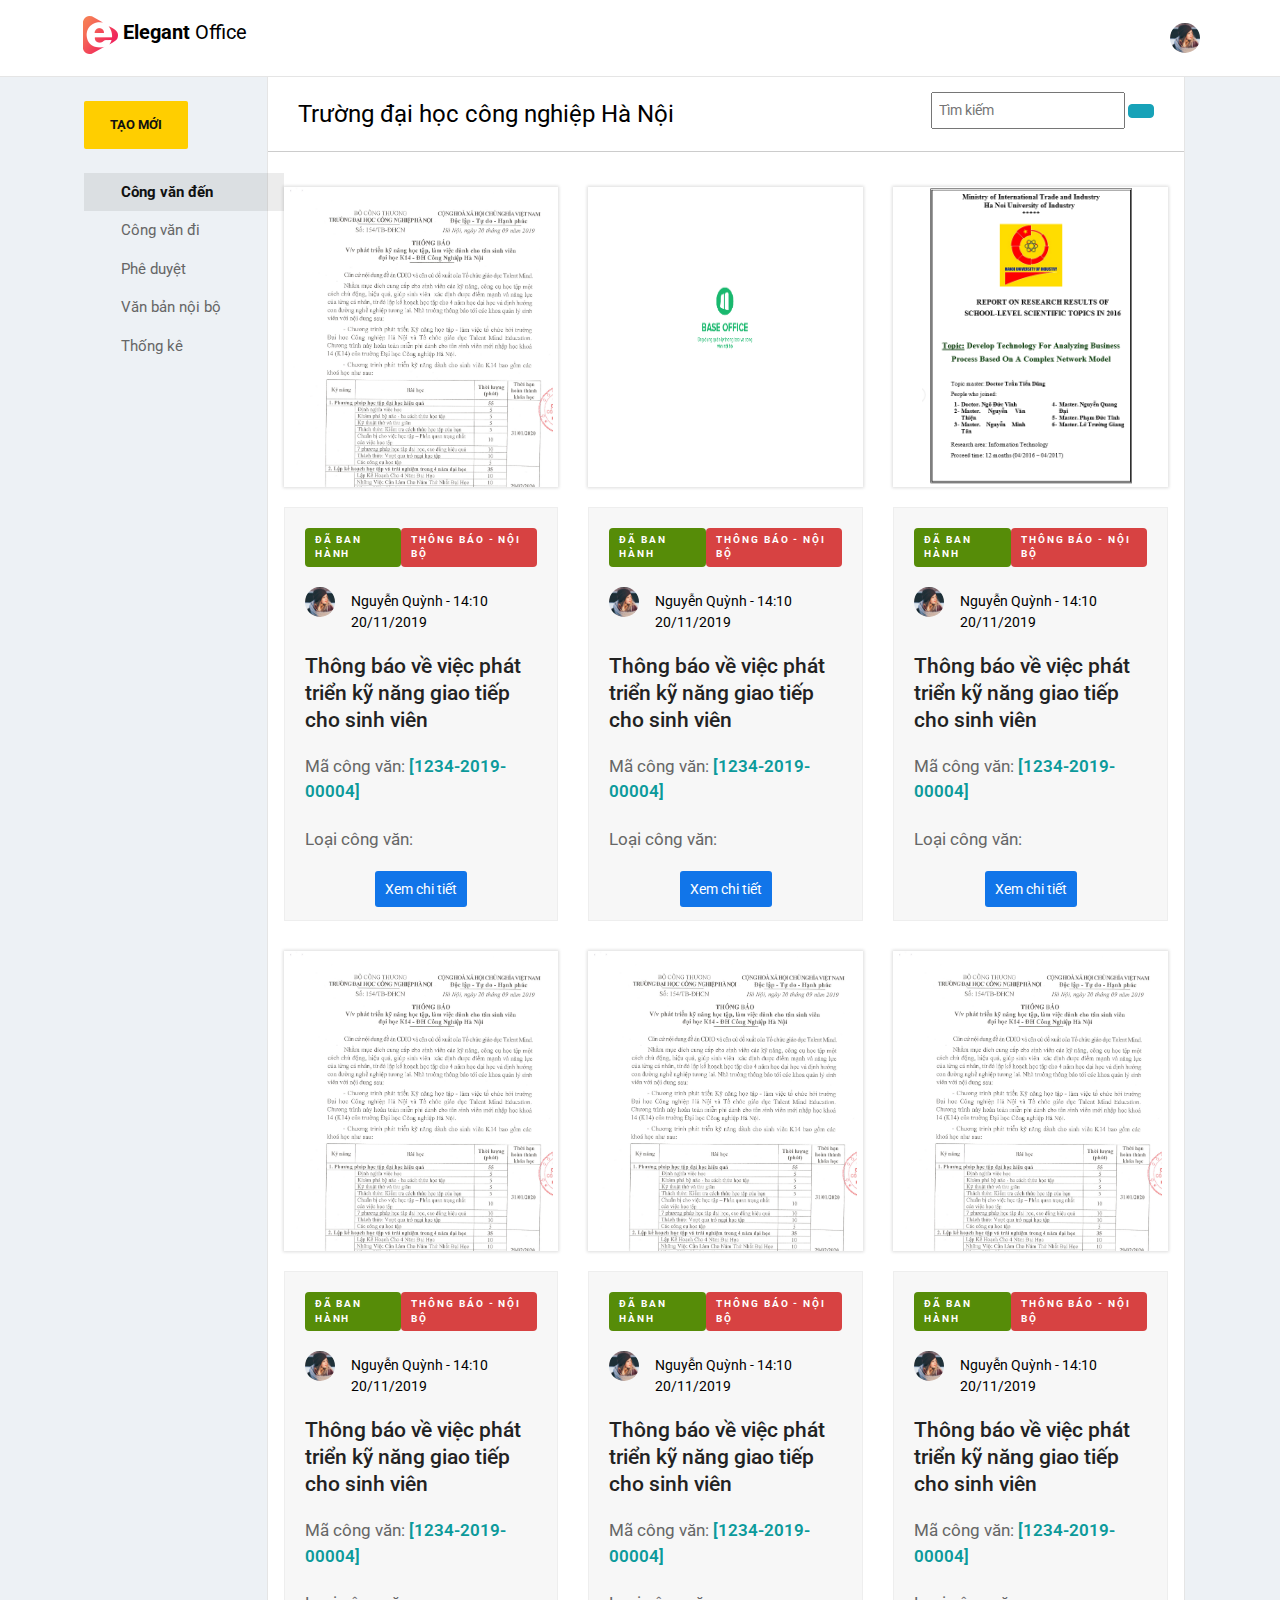
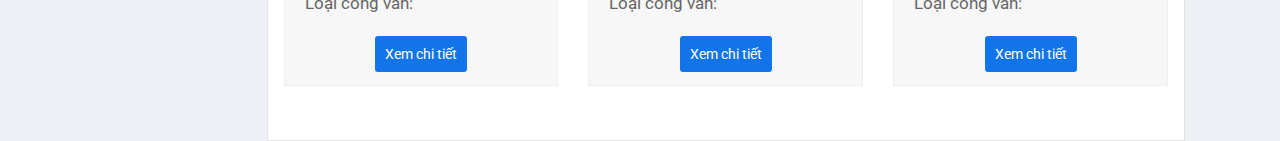
==== commit 02f948af: "fix trang chu" ====
--- a/index.html
+++ b/index.html
@@ -392,7 +392,7 @@
                     </div> -->
                     <div class="news">
                         <div class="row pb-4 pl-3 pr-3">
-                            <div class="col-lg-3">
+                            <div class="col-lg-4">
                                 <div class="news-item">
                                     <div class="news-item--img">
                                         <a href="" class="hvr-grow">
@@ -445,7 +445,7 @@
                                     </div>
                                 </div>
                             </div>
-                            <div class="col-lg-3">
+                            <div class="col-lg-4">
                                 <div class="news-item">
                                     <div class="news-item--img">
                                         <a href="">
@@ -498,7 +498,7 @@
                                     </div>
                                 </div>
                             </div>
-                            <div class="col-lg-3">
+                            <div class="col-lg-4">
                                 <div class="news-item">
                                     <div class="news-item--img">
                                         <a href="">
@@ -551,7 +551,7 @@
                                     </div>
                                 </div>
                             </div>
-                            <div class="col-lg-3">
+                            <div class="col-lg-4">
                                 <div class="news-item">
                                     <div class="news-item--img">
                                         <a href="">
@@ -604,7 +604,7 @@
                                     </div>
                                 </div>
                             </div>
-                            <div class="col-lg-3">
+                            <div class="col-lg-4">
                                 <div class="news-item">
                                     <div class="news-item--img">
                                         <a href="">
@@ -657,7 +657,7 @@
                                     </div>
                                 </div>
                             </div>
-                            <div class="col-lg-3">
+                            <div class="col-lg-4">
                                 <div class="news-item">
                                     <div class="news-item--img">
                                         <a href="">
--- a/css/style.css
+++ b/css/style.css
@@ -1,42 +1,53 @@
 @import url('https://fonts.googleapis.com/css?family=Roboto&display=swap');
-body{
+
+body {
     font-family: 'Roboto', sans-serif;
     font-size: 14px;
     background-color: #edf1f5;
     color: black;
 }
-em{
+
+em {
     font-style: normal;
 }
-.logo-text{
+
+.logo-text {
     font-size: 20px;
 }
-.header{
+
+.header {
     background-color: white;
     padding: 15px 0;
     border-bottom: 1px solid rgba(0, 0, 0, 0.1);
 }
+
 .img-circle {
     border-radius: 100%;
 }
-a{
+
+a {
     color: black;
 }
-a:hover{
+
+a:hover {
     text-decoration: none;
 }
-.m0-auto{
+
+.m0-auto {
     margin: 0 auto;
 }
-.dropdown-toggle::after{
+
+.dropdown-toggle::after {
     display: none;
 }
+
 .line {
     width: 100%;
     height: 1px;
     background-color: #ddd;
 }
-.waves-effect{
+
+.waves-effect {
     position: relative;
     cursor: pointer;
     display: inline-block;
@@ -55,10 +66,12 @@
     -ms-transition: all 0.1s ease-out;
     transition: all 0.1s ease-out;
 }
-.fix-container{
+
+.fix-container {
     padding: 0 5rem;
 }
-.btn-them{
+
+.btn-them {
     color: #111;
     font-size: 13px;
     text-transform: uppercase;
@@ -73,13 +86,16 @@
     background-color: #ffce00;
     padding: 13px 25px;
 }
-.menu-content a{
+
+.menu-content a {
     color: #666;
     font-size: 15px;
 }
-.menu-content a:hover{
+
+.menu-content a:hover {
     color: black;
 }
+
 .icon-holder {
     display: inline-block;
     position: relative;
@@ -88,55 +104,68 @@
     transition: all .3s ease;
     margin-right: 8px;
 }
-.main-body{
+
+.main-body {
     background-color: #fff;
     border: 1px solid rgba(0, 0, 0, 0.1);
     border-top: none;
 }
+
 .subheader {
     padding: 15px 30px;
     background-color: #fff;
     position: relative;
 }
+
 .menu-content .active {
     font-weight: bold;
-    background: rgba(0,0,0,0.075);
-}
-.menu-content .active a{
+    background: rgba(0, 0, 0, 0.075);
+}
+
+.menu-content .active a {
     color: #111;
 }
-.menu-content li{
+
+.menu-content li {
     padding-left: 25px;
 }
+
 .sub-header {
     padding: 15px 30px;
     background-color: #fff;
     position: relative;
     border-bottom: 1px solid #ccc;
 }
+
 .sub-header .title {
     font-size: 24px;
     padding: 4px 0;
 }
-.search input{
+
+.search input {
     padding: 6px;
 }
+
 .board th {
     padding: 10px 20px 10px 0px;
     border-bottom: 1px solid #ccc;
     text-align: left;
 }
+
 .board table {
     width: 100%;
 }
-.board th, .board td {
+
+.board th,
+.board td {
     vertical-align: top;
 }
+
 .board .icons .icon-status .square {
     margin-top: 1px;
     width: 12px;
     height: 12px;
-    border: 1px solid rgba(0,0,0,0.05);
+    border: 1px solid rgba(0, 0, 0, 0.05);
     background-color: #bbb;
     -moz-border-radius: 7px;
     -webkit-border-radius: 7px;
@@ -145,19 +174,24 @@
     -moz-box-sizing: border-box;
     box-sizing: border-box;
 }
+
 .board .name .group-name {
     font-weight: 600;
 }
+
 .url {
     cursor: pointer;
 }
+
 .board .name .url:hover {
     color: #2a91d6;
     text-decoration: underline;
 }
+
 .text-alt {
     color: #e85200;
 }
+
 .board .name {
     font-size: 15px;
     cursor: pointer;
@@ -172,28 +206,34 @@
     overflow: hidden;
     text-overflow: ellipsis;
 }
+
 .board td {
     padding: 11px 20px 11px 0px;
-    border-bottom: 1px solid rgba(0,0,0,0.13);
-    position: relative;
-}
+    border-bottom: 1px solid rgba(0, 0, 0, 0.13);
+    position: relative;
+}
+
 .board .info {
     font-size: 12px;
     color: #999;
     padding-top: 6px;
 }
+
 .board .info .url {
     color: #333;
 }
+
 .board .info .url:hover {
     color: #2a91d6;
     text-decoration: underline;
 }
+
 .board .status.status-1 {
-    background: rgba(122,189,26,0.9);
+    background: rgba(122, 189, 26, 0.9);
     border: 2px solid #7abd1a;
     color: #fff;
 }
+
 .board .status {
     text-transform: uppercase;
     font-weight: 600;
@@ -207,57 +247,68 @@
     -webkit-border-radius: 2px;
     border-radius: 2px;
 }
-.action-text{
+
+.action-text {
     cursor: pointer;
     padding: 6px 10px;
     text-transform: uppercase;
-    border: 1px solid rgba(0,0,0,0.1);
+    border: 1px solid rgba(0, 0, 0, 0.1);
     border-radius: 2px;
     background-color: #f9f9f9;
     font-size: 11px;
     font-weight: bold;
     color: #333;
 }
+
 .action-text:hover {
     color: #333;
     background-color: #fff;
 }
+
 .seen .icons .icon-status .square {
     background-color: #7abd1a;
 }
-.notseen{
+
+.notseen {
     background-color: #f3f3f3;
 }
-.action{
+
+.action {
     margin-top: 20px;
 }
+
 .board .status.status--1 {
-    background: rgba(195,67,67,0.1);
+    background: rgba(195, 67, 67, 0.1);
     border: 2px solid #c34343;
     color: #b93333;
 }
+
 .menu {
     position: absolute;
     -webkit-box-sizing: border-box;
     -moz-box-sizing: border-box;
     box-sizing: border-box;
-    width: 287px;
+    width: 200px;
     height: 100%;
     left: 84px;
     top: 85px;
     z-index: 7999;
 }
-.breadcrumb{
+
+.breadcrumb {
     background-color: #fff;
 }
-.breadcrumb a{
+
+.breadcrumb a {
     color: #aaa;
 }
-.breadcrumb a:hover{
+
+.breadcrumb a:hover {
     text-decoration: underline;
     color: #2a91d6;
 }
-.main-body .breadcrumb{
+
+.main-body .breadcrumb {
     text-transform: uppercase;
     font-size: 11px;
     color: #aaa;
@@ -267,34 +318,41 @@
     margin: 0 20px;
     z-index: 1000;
 }
-.doc-main{
+
+.doc-main {
     padding: 20px;
 }
-.top-content .title{
+
+.top-content .title {
     font-size: 24px;
     padding-bottom: 8px;
 }
-.top-content .subtitle{
+
+.top-content .subtitle {
     padding-bottom: 10px;
     font-size: 12px;
     color: #888;
 }
-.range{
+
+.range {
     padding-top: 3px;
     font-size: 15px;
     color: #aaa;
 }
-.seal .text{
+
+.seal .text {
     margin-top: 24px;
     margin-left: 13px;
     float: left;
     text-transform: uppercase;
 }
-.top-content .subtitle{
+
+.top-content .subtitle {
     padding-bottom: 10px;
     font-size: 12px;
     color: #888;
 }
+
 .top-content .subtitle .tag {
     padding: 3px 6px;
     margin-right: 5px;
@@ -304,30 +362,34 @@
     -webkit-border-radius: 2px;
     border-radius: 2px;
 }
+
 .tag-alt7-more {
-    background: rgba(255,111,34,0.7);
+    background: rgba(255, 111, 34, 0.7);
     color: #fff;
 }
-.document-content{
+
+.document-content {
     padding: 15px 20px;
-    border: 1px solid rgba(0,0,0,0.1);
+    border: 1px solid rgba(0, 0, 0, 0.1);
     margin-bottom: 20px;
-    border-left: 5px solid rgba(0,0,0,0.1);
+    border-left: 5px solid rgba(0, 0, 0, 0.1);
     background-color: #fafafa;
     margin-top: 10px;
     -moz-border-radius: 2px;
     -webkit-border-radius: 2px;
     border-radius: 2px;
 }
+
 .files .subheader {
     font-weight: 600;
     font-size: 18px;
     padding: 15px 0px;
 }
+
 .file {
     padding: 15px 0px 0 0;
-    box-shadow: inset 0 0 0 1px rgba(0,0,0,0.1);
-    border-top: 2px solid rgba(0,0,0,0.1);
+    box-shadow: inset 0 0 0 1px rgba(0, 0, 0, 0.1);
+    border-top: 2px solid rgba(0, 0, 0, 0.1);
     position: relative;
     overflow: hidden;
     margin-bottom: 20px;
@@ -335,25 +397,29 @@
     -webkit-border-radius: 2px;
     border-radius: 2px;
 }
+
 .file-header {
     padding: 0 20px;
     padding-bottom: 15px;
-    border-bottom: 1px solid rgba(0,0,0,0.1);
-}
+    border-bottom: 1px solid rgba(0, 0, 0, 0.1);
+}
+
 .file-header .file-name {
     font-size: 15px;
     font-weight: 600;
     padding-bottom: 3px;
 }
-.comment{
-    border: 1px solid rgba(0,0,0,0.1);
-    border-top: 2px solid rgba(0,0,0,0.1);
+
+.comment {
+    border: 1px solid rgba(0, 0, 0, 0.1);
+    border-top: 2px solid rgba(0, 0, 0, 0.1);
     -moz-border-radius: 3px;
     -webkit-border-radius: 3px;
     border-radius: 3px;
     padding: 10px 20px;
 }
-.box-post{
+
+.box-post {
     background-color: #fff;
     -moz-border-radius: 4px;
     -webkit-border-radius: 4px;
@@ -361,24 +427,29 @@
     padding: 13px 0px;
     position: relative;
 }
-.box-post .user{
+
+.box-post .user {
     font-size: 13px;
     padding-bottom: 20px;
 }
+
 .box-post .user .name .info {
     font-weight: 300;
     color: #999;
     font-size: 12px;
     padding-top: 3px;
 }
+
 .box-post .user .name em {
     font-weight: 600;
     font-size: 14px;
 }
-.clear{
+
+.clear {
     clear: both;
 }
-.form-post textarea{
+
+.form-post textarea {
     width: 100%;
     background-color: #f9f9f9;
     resize: none;
@@ -395,10 +466,12 @@
     -webkit-box-shadow: inset 1px 2px 2px #eee;
     box-shadow: inset 1px 2px 2px #eee;
 }
-textarea:focus{
+
+textarea:focus {
     outline: none;
 }
-.box-cmt_header{
+
+.box-cmt_header {
     padding: 30px 0 10px 0;
     font-size: 16px;
     font-weight: 300;
@@ -406,18 +479,22 @@
     text-transform: uppercase;
     border-bottom: 1px solid #eee;
 }
-.list-cmt .info{
+
+.list-cmt .info {
     font-size: 13px;
     color: #999;
 }
-.hidden{
+
+.hidden {
     display: none;
 }
-.reply-input{
+
+.reply-input {
     padding: 15px;
     background-color: #f3f3f3;
 }
-.reply-input input{
+
+.reply-input input {
     width: 100%;
     background-color: #fff;
     padding: 7px 9px;
@@ -426,38 +503,48 @@
     border: 1px solid #e8e8e8;
     min-height: 36px;
 }
-.tra-loi{
-    cursor: pointer;
-}
-.tra-loi:hover{
+
+.tra-loi {
+    cursor: pointer;
+}
+
+.tra-loi:hover {
     text-decoration: underline;
     color: #2a91d6;
 }
-.box-reply{
+
+.box-reply {
     padding: 25px 65px;
 }
-.show{
+
+.show {
     display: block;
 }
-.type span{
+
+.type span {
     color: #2a91d6;
 }
-.box-info label{
+
+.box-info label {
     font-size: 15px;
 }
-.box-info{
+
+.box-info {
     padding: 20px 0;
     border-bottom: 1px solid #eee;
 }
-.box-seen{
+
+.box-seen {
     padding: 20px 0;
     border-bottom: 1px solid #eee;
 }
-.box-seen .title{
+
+.box-seen .title {
     font-weight: bold;
     font-size: 15px;
     padding-bottom: 13px;
 }
+
 .avatars .image {
     width: 24px;
     height: 24px;
@@ -469,41 +556,48 @@
     border-radius: 12px;
     margin-right: 3px;
 }
+
 .avatars .image img {
     width: 24px;
     height: 24px;
 }
-.box-info .title{
+
+.box-info .title {
     font-weight: bold;
     font-size: 15px;
     padding-bottom: 13px;
 }
-.box-more-info{
+
+.box-more-info {
     font-size: 13px;
 }
-.file-display object{
+
+.file-display object {
     width: 100%;
     height: 600px;
 }
-#create-cv{
+
+#create-cv {
     padding: 30px 0;
 }
-.add-title h4{
+
+.add-title h4 {
     font-weight: 600;
     font-size: 20px;
     padding: 20px 0;
     margin-bottom: 10px;
 }
-.create-section{
+
+.create-section {
     background-color: #fff;
     -moz-border-radius: 4px;
     -webkit-border-radius: 4px;
     border-radius: 4px;
     padding: 20px;
     margin-bottom: 20px;
-    -moz-box-shadow: 0 2px 6px 0px rgba(0,0,0,0.1);
-    -webkit-box-shadow: 0 2px 6px 0px rgba(0,0,0,0.1);
-    box-shadow: 0 2px 6px 0px rgba(0,0,0,0.1);
+    -moz-box-shadow: 0 2px 6px 0px rgba(0, 0, 0, 0.1);
+    -webkit-box-shadow: 0 2px 6px 0px rgba(0, 0, 0, 0.1);
+    box-shadow: 0 2px 6px 0px rgba(0, 0, 0, 0.1);
     -webkit-transition-property: all;
     -moz-transition-property: all;
     -o-transition-property: all;
@@ -514,7 +608,8 @@
     transition-duration: 0.2s;
     position: relative;
 }
-.create-section .title{
+
+.create-section .title {
     text-transform: uppercase;
     font-size: 12px;
     font-weight: bold;
@@ -525,12 +620,14 @@
     position: relative;
     text-align: center;
 }
-.list-create{
+
+.list-create {
     padding-top: 13px;
     list-style: none;
     padding-left: 0;
 }
-.list-create .list-item{
+
+.list-create .list-item {
     padding: 13px 0 13px 50px;
     position: relative;
     font-size: 15px;
@@ -542,14 +639,19 @@
     margin-bottom: 4px;
 }
 
-.list-create input:checked, .list-create input:not(:checked){
+.list-create input:checked,
+.list-create input:not(:checked) {
     visibility: hidden;
 }
-.list-create input:checked+label, .list-create input:not(:checked)+label {
-    position: relative;
-    cursor: pointer;
-}
-.list-create input:checked+label:before, .list-create input:not(:checked)+label:before {
+
+.list-create input:checked+label,
+.list-create input:not(:checked)+label {
+    position: relative;
+    cursor: pointer;
+}
+
+.list-create input:checked+label:before,
+.list-create input:not(:checked)+label:before {
     content: '';
     position: absolute;
     left: -47px;
@@ -560,13 +662,15 @@
     border-radius: 100%;
     background: #fff;
 }
+
 .list-create input:not(:checked)+label:after {
     opacity: 0;
     -webkit-transform: scale(0);
     transform: scale(0);
 }
 
-.list-create input:checked+label:after, .list-create input:not(:checked)+label:after {
+.list-create input:checked+label:after,
+.list-create input:not(:checked)+label:after {
     content: '';
     width: 16px;
     height: 16px;
@@ -578,22 +682,26 @@
     -webkit-transition: all 0.2s ease;
     transition: all 0.2s ease;
 }
-.list-item label{
+
+.list-item label {
     margin: 0;
 }
+
 .list-item:hover {
-    background: rgba(42,145,214,0.1);
-}
-.list-create input:checked label{
+    background: rgba(42, 145, 214, 0.1);
+}
+
+.list-create input:checked label {
     color: #639c11;
 }
-.continue{
+
+.continue {
     margin-bottom: 20px;
     text-align: center;
     font-size: 15px;
     cursor: pointer;
     font-weight: 600;
-    border: 1px solid rgba(0,0,0,0.1);
+    border: 1px solid rgba(0, 0, 0, 0.1);
     -moz-border-radius: 4px;
     -webkit-border-radius: 4px;
     border-radius: 4px;
@@ -601,69 +709,92 @@
     background-color: #7abd1a;
     color: #fff;
 }
-.continue:hover{
+
+.continue:hover {
     color: #fff;
 }
-.form-themcv{
+
+.form-themcv {
     display: none;
     padding: 30px 0;
 }
-.back{
+
+.back {
     margin-left: 40px;
     font-size: 20px;
     color: #7abd1a;
     cursor: pointer;
 }
-form,textarea{
+
+form,
+textarea {
     width: 100%;
 }
-.main-form{
+
+.main-form {
     padding: 0 8%;
 }
-.box-create-left{
+
+.box-create-left {
     padding: 15px 45px;
 }
-.box-create-left input,select{
+
+.box-create-left input,
+select {
     width: 100%;
     padding: 10px;
 }
-.box-create-left label{
+
+.box-create-left label {
     font-size: 18px;
 }
-input,select:focus{
+
+input,
+select:focus {
     outline: none;
 }
-.main-form .form-group{
+
+.main-form .form-group {
     margin-bottom: 1.5rem;
 }
+
 .ck.ck-editor__editable_inline>:last-child {
     height: 300px;
 }
-.box-create-left input[type="file"]{
+
+.box-create-left input[type="file"] {
     border: 1px solid rgba(0, 0, 0, 0.1);
     margin-bottom: 5px;
 }
-textarea{
+
+textarea {
     resize: none;
     width: 100%;
 }
-.box-approve h3{
+
+.box-approve h3 {
     font-size: 1.3rem;
 }
-.box-create-right input{
+
+.box-create-right input {
     width: 100%;
     padding: 10px;
 }
-.box-create-right input[type="date"], .box-create-right input[type="text"]{
+
+.box-create-right input[type="date"],
+.box-create-right input[type="text"] {
     border: none;
     border-bottom: 1px solid rgba(0, 0, 0, 0.1);
 }
-.box-approve label{
+
+.box-approve label {
     text-transform: uppercase;
 }
-.btn-add{
+
+.btn-add {
     margin-left: 230px;
 }
+
 .mentiony-container,
 .mentiony-content {
     width: 100% !important;
@@ -697,13 +828,15 @@
 pre.prettyprint {
     background-color: #693d3d !important;
 }
-.news-item--img img{
+
+.news-item--img img {
     display: block;
     margin: 0 auto;
-    height: 220px;
-}
-.ban-hanh{
-    background: #7abd1a;
+    height: 300px;
+}
+
+.ban-hanh {
+    background: #568c08;
     color: #fff;
     display: inline-block;
     padding: 5px 10px;
@@ -713,16 +846,19 @@
     font-size: .6rem;
     text-transform: uppercase;
 }
-.news-item-text{
+
+.news-item-text {
     margin-top: 20px;
     background: #f7f7f7;
     padding: 20px;
     border: 1px solid #eee;
 }
-.loai-congvan{
-    background: #ff1857;
-}
-.news-name h4{
+
+.loai-congvan {
+    background: #ce1414cc;
+}
+
+.news-name h4 {
     font-size: 21px;
     line-height: 27px;
     color: #222;
@@ -732,53 +868,196 @@
     -o-transition: all 300ms linear 0s;
     transition: all 300ms linear 0s;
 }
-.news-name h4:hover{
+
+.news-name h4:hover {
     color: #ff1857;
 }
-.news-type{
+
+.news-type {
     margin-bottom: 20px;
 }
-.author-figure img{
+
+.author-figure img {
     width: 30px;
     border-radius: 50%;
 }
-.news-info p{
+
+.news-info p {
     color: #666;
     font-size: 17px;
 }
-.news-info{
+
+.news-info {
     margin-top: 20px;
 }
-.pdf i{
+
+.pdf i {
     color: brown;
     font-size: 23px;
     margin-left: 35px;
 }
-.macv{
+
+.macv {
     color: #0b9a9b;
     font-weight: 600;
 }
-.news-avatar{
+
+.news-avatar {
     margin-bottom: 20px;
 }
-.color-dark{
+
+.color-dark {
     color: #111;
 }
-.chitiet{
+
+.chitiet {
     padding: 10px;
     background: #1175e9;
     border-radius: 3px;
     color: #fff;
 }
-.chitiet:hover{
+
+.chitiet:hover {
     color: #fff;
 }
-.news-item--img{
+
+.news-item--img {
     box-shadow: 0px 0px 3px 1px #ddd;
 }
-.news{
+
+.news {
     margin-top: 35px;
 }
-.news .col-lg-3{
+
+.news .col-lg-4 {
     margin-bottom: 30px;
+}
+
+#login-bg {
+    background: linear-gradient(135deg, #EA5C54 0%, #bb6dec 100%);
+}
+
+.login {
+    background: linear-gradient(45deg, #35394a 0%, #1f222e 100%);
+    border-top: 2px solid #D8312A;
+    padding: 40px 0;
+    /* height: 40vh; */
+    width: 20vw;
+    margin: 17vh auto;
+}
+
+.login-title {
+    color: #afb1be;
+    height: 60px;
+    text-align: center;
+    font-size: 25px;
+    margin-bottom: 30px;
+}
+
+.login-fields input[type='text'],
+.login-fields input[type='password'] {
+    color: #afb1be;
+    width: 100%;
+    background: #32364a;
+    padding: 15px 65px;
+    border-top: 2px solid #393d52;
+    border-bottom: 2px solid #393d52;
+    border-right: none;
+    border-left: none;
+    outline: none;
+    box-shadow: none;
+}
+
+.login-user_icon {
+    opacity: .5;
+}
+
+.login-user_icon img {
+    position: absolute;
+    top: 18px;
+    left: 28px;
+}
+
+.login-user,
+.login-password {
+    position: relative;
+}
+
+.login-submit {
+    text-align: center;
+    margin-top: 30px;
+}
+
+.btn-login {
+    border-radius: 50px;
+    background: transparent;
+    /* padding: 10px 50px; */
+    border: 2px solid #DC6180;
+    color: #DC6180;
+    text-transform: uppercase;
+    font-size: 14px;
+    transition-duration: .2s;
+    outline: 0;
+}
+
+.btn-login a {
+    color: #DC6180;
+    padding: 10px 50px;
+    display: block;
+}
+
+.btn-login:hover {
+    background: #DC6180;
+    cursor: pointer;
+    transition-property: background, color;
+    transition-duration: .2s;
+}
+
+.btn-login:hover a {
+    color: white;
+}
+
+.login-signup a:hover {
+    color: #DC6180;
+}
+
+.login-signup a {
+    color: #afb1be;
+}
+
+.register-form {
+    display: none;
+}
+
+.register-form input {
+    color: #afb1be;
+    width: 100%;
+    background: #32364a;
+    padding: 9px 20px;
+    border-top: 2px solid #393d52;
+    border-bottom: 2px solid #393d52;
+    border-right: none;
+    border-left: none;
+    outline: none;
+    box-shadow: none;
+}
+
+button:focus {
+    outline: 0 !important;
+}
+
+input[name="username"]:-webkit-autofill,
+input[name="username"]:-webkit-autofill:focus {
+    border-top: 2px solid #393d52;
+    border-bottom: 2px solid #393d52;
+    -webkit-text-fill-color: #afb1be;
+    -webkit-box-shadow: none;
+    transition: background-color 5000s ease-in-out 0s;
+}
+.login-signup{
+    color: #6c757d;
+}
+.mentiony-popover{
+    top: 42px !important;
+    left: 0px !important;
 }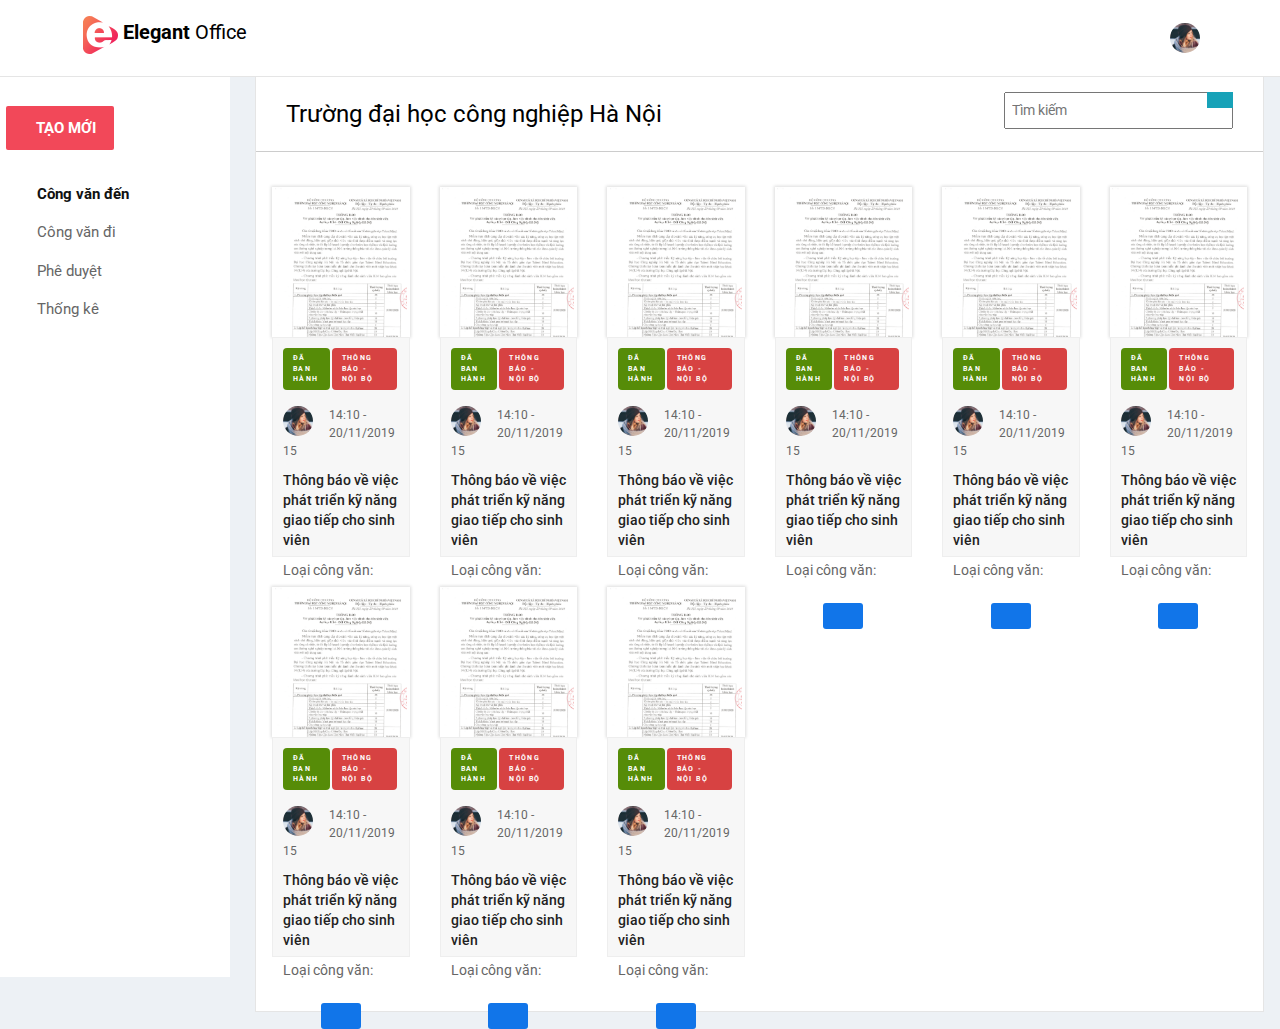
==== commit 9162ae80: "fix-giaodien" ====
--- a/index.html
+++ b/index.html
@@ -21,10 +21,13 @@
 </head>
 
 <body>
-    <section class="header">
+    <section class="header position-relative">
         <div class="container-fluid fix-container">
             <div class="row">
                 <div class="col-6">
+                    <a href="javascript:void(0)" class="btn-toggle">
+                        <i class="fas fa-bars"></i>
+                    </a>
                     <div class="logo">
                         <a href="index.html">
                             <img src="images/logo-icon.png" alt="">
@@ -57,661 +60,1180 @@
         </div>
     </section>
 
-    <section class="master">
+    <section class="master pr-3">
         <div class="menu pt-3">
-            <div class="menu-top">
-                <a href="them-cv.html" class="btn btn-them">
-                    <i class="fas fa-plus"></i>
-                    Tạo mới
-                </a>
-            </div>
             <div class="menu-content mt-4">
                 <nav class="sidebar-nav">
                     <ul class="navbar-nav">
+                        <li class="nav-item">
+                            <a href="them-cv.html" class="btn-them">
+                                <span class="icon-holder">
+                                    <i class="fas fa-plus"></i>
+                                </span>
+                                <span class="sidebar-text">Tạo mới</span>
+                            </a>
+                        </li>
                         <li class="nav-item active">
                             <a href="" class="nav-link">
-                                <span class="icon-holder">
+                                <span class="icon-holder c-blue">
                                     <i class="fa fa-reply"></i>
                                 </span>
-                                <span>Công văn đến</span>
+                                <span class="sidebar-text">Công văn đến</span>
                             </a>
                         </li>
                         <li class="nav-item">
                             <a href="" class="nav-link">
-                                <span class="icon-holder">
+                                <span class="icon-holder c-brown">
                                     <i class="fas fa-paper-plane"></i>
                                 </span>
-                                <span>Công văn đi</span>
+                                <span class="sidebar-text">Công văn đi</span>
                             </a>
                         </li>
                         <li class="nav-item">
                             <a href="" class="nav-link">
-                                <span class="icon-holder">
+                                <span class="icon-holder c-orange">
                                     <i class="fas fa-pen-fancy"></i>
                                 </span>
-                                <span>Phê duyệt</span>
+                                <span class="sidebar-text">Phê duyệt</span>
                             </a>
                         </li>
                         <li class="nav-item">
                             <a href="" class="nav-link">
-                                <span class="icon-holder">
-                                    <i class="fas fa-file-alt"></i>
-                                </span>
-                                <span>Văn bản nội bộ</span>
-                            </a>
-                        </li>
-                        <li class="nav-item">
-                            <a href="" class="nav-link">
-                                <span class="icon-holder">
+                                <span class="icon-holder c-indigo">
                                     <i class="fas fa-chart-line"></i>
                                 </span>
-                                <span>Thống kê</span>
+                                <span class="sidebar-text">Thống kê</span>
                             </a>
                         </li>
                     </ul>
                 </nav>
             </div>
         </div>
-        <div class="fix-container">
-            <div class="col-lg-10 pl-0 float-right">
-                <div class="main-body">
-                    <div class="sub-header">
-                        <div class="row">
-                            <div class="col-lg-6">
-                                <div class="title">Trường đại học công nghiệp Hà Nội</div>
-                            </div>
-                            <div class="col-lg-6">
-                                <div class="search text-right">
-                                    <input type="text" placeholder="Tìm kiếm">
-                                    <button type="submit" class="btn btn-info">
-                                        <i class="fa fa-search"></i>
-                                    </button>
-                                </div>
-                            </div>
+        <div class="main-body">
+            <div class="sub-header">
+                <div class="row">
+                    <div class="col-lg-6">
+                        <div class="title">Trường đại học công nghiệp Hà Nội</div>
+                    </div>
+                    <div class="col-lg-6">
+                        <div class="search text-right position-relative">
+                            <input type="text" placeholder="Tìm kiếm">
+                            <button type="submit" class="btn-search btn-info">
+                                <i class="fa fa-search"></i>
+                            </button>
                         </div>
                     </div>
-                    <!-- <div class="board">
-                        <table>
-                            <thead>
-                                <tr>
-                                    <th style="width: 66px"></th>
-                                    <th>Công văn</th>
-                                    <th style="width: 155px;">Trạng thái</th>
-                                    <th style="width: 200px;">Loại công văn</th>
-                                    <th style="width: 135px;"></th>
-                                </tr>
-                            </thead>
-                            <tbody>
-                                <tr class="notseen">
-                                    <td>
-                                        <div class="icons float-right">
-                                            <div class="icon-status">
-                                                <div class="square"></div>
-                                            </div>
-                                        </div>
-                                    </td>
-                                    <td>
-                                        <div class="name">
-                                            <span class="url group-name text-alt text-uppercase" data-url="a">
-                                                [01-2019-00010] </span>
-                                            <span class="url text-uppercase">Thông báo thay đổi mức đóng bảo hiểm ý
-                                                tế</span>
-                                        </div>
-                                        <div class="info">
-                                            <span style="margin-right: 10px;">
-                                                <i class="ti-folder"></i>
-                                                <span>Nhóm công văn: </span>
-                                                <span>Không xác định</span>
-                                            </span>
-                                            <span>
-                                                <i class="ti-user"></i>
-                                                <span>Ban hành bởi: </span>
-                                                <span class="url">Vân Anh</span> / <span class="url">Ban giám
-                                                    đốc</span>
-                                            </span>
-                                        </div>
-                                    </td>
-                                    <td>
-                                        <div class="status status-1">
-                                            Đã ban hành
-                                        </div>
-                                        <div class="info">
-                                            <span>Tgian: </span>
-                                            <span>13:35 19/08/2019</span>
-                                        </div>
-                                    </td>
-                                    <td>
-                                        <span class="url">Thông báo</span>
-                                        <div class="info">Nội bộ</div>
-                                        <div class="info">33 người đã xem</div>
-                                    </td>
-                                    <td>
-                                        <div class="action">
-                                            <a href="chitiet.html" class="action-text">Chi tiết</a>
-                                        </div>
-                                    </td>
-                                </tr>
-                                <tr class="seen">
-                                    <td>
-                                        <div class="icons float-right">
-                                            <div class="icon-status">
-                                                <div class="square"></div>
-                                            </div>
-                                        </div>
-                                    </td>
-                                    <td>
-                                        <div class="name">
-                                            <span class="url group-name text-uppercase" data-url="a">
-                                                [01-2019-00010] </span>
-                                            <span class="url text-uppercase">Thông báo thay đổi mức đóng bảo hiểm ý
-                                                tế</span>
-                                        </div>
-                                        <div class="info">
-                                            <span style="margin-right: 10px;">
-                                                <i class="ti-folder"></i>
-                                                <span>Nhóm công văn: </span>
-                                                <span>Không xác định</span>
-                                            </span>
-                                            <span>
-                                                <i class="ti-user"></i>
-                                                <span>Ban hành bởi: </span>
-                                                <span class="url">Vân Anh</span> / <span class="url">Ban giám
-                                                    đốc</span>
-                                            </span>
-                                        </div>
-                                    </td>
-                                    <td>
-                                        <div class="status status-1">
-                                            Đã ban hành
-                                        </div>
-                                        <div class="info">
-                                            <span>Tgian: </span>
-                                            <span>13:35 19/08/2019</span>
-                                        </div>
-                                    </td>
-                                    <td>
-                                        <span class="url">Thông báo</span>
-                                        <div class="info">Nội bộ</div>
-                                        <div class="info">33 người đã xem</div>
-                                    </td>
-                                    <td>
-                                        <div class="action">
-                                            <a href="chitiet.html" class="action-text">Chi tiết</a>
-                                        </div>
-                                    </td>
-                                </tr>
-                                <tr class="seen">
-                                    <td>
-                                        <div class="icons float-right">
-                                            <div class="icon-status">
-                                                <div class="square"></div>
-                                            </div>
-                                        </div>
-                                    </td>
-                                    <td>
-                                        <div class="name">
-                                            <span class="url group-name text-uppercase" data-url="a">
-                                                [01-2019-00010] </span>
-                                            <span class="url text-uppercase">Thông báo thay đổi mức đóng bảo hiểm ý
-                                                tế</span>
-                                        </div>
-                                        <div class="info">
-                                            <span style="margin-right: 10px;">
-                                                <i class="ti-folder"></i>
-                                                <span>Nhóm công văn: </span>
-                                                <span>Không xác định</span>
-                                            </span>
-                                            <span>
-                                                <i class="ti-user"></i>
-                                                <span>Ban hành bởi: </span>
-                                                <span class="url">Vân Anh</span> / <span class="url">Ban giám
-                                                    đốc</span>
-                                            </span>
-                                        </div>
-                                    </td>
-                                    <td>
-                                        <div class="status status-1">
-                                            Đã ban hành
-                                        </div>
-                                        <div class="info">
-                                            <span>Tgian: </span>
-                                            <span>13:35 19/08/2019</span>
-                                        </div>
-                                    </td>
-                                    <td>
-                                        <span class="url">Thông báo</span>
-                                        <div class="info">Nội bộ</div>
-                                        <div class="info">33 người đã xem</div>
-                                    </td>
-                                    <td>
-                                        <div class="action">
-                                            <a href="chitiet.html" class="action-text">Chi tiết</a>
-                                        </div>
-                                    </td>
-                                </tr>
-                                <tr class="seen">
-                                    <td>
-                                        <div class="icons float-right">
-                                            <div class="icon-status">
-                                                <div class="square"></div>
-                                            </div>
-                                        </div>
-                                    </td>
-                                    <td>
-                                        <div class="name">
-                                            <span class="url group-name text-uppercase" data-url="a">
-                                                [01-2019-00010] </span>
-                                            <span class="url text-uppercase">Thông báo thay đổi mức đóng bảo hiểm ý
-                                                tế</span>
-                                        </div>
-                                        <div class="info">
-                                            <span style="margin-right: 10px;">
-                                                <i class="ti-folder"></i>
-                                                <span>Nhóm công văn: </span>
-                                                <span>Không xác định</span>
-                                            </span>
-                                            <span>
-                                                <i class="ti-user"></i>
-                                                <span>Ban hành bởi: </span>
-                                                <span class="url">Vân Anh</span> / <span class="url">Ban giám
-                                                    đốc</span>
-                                            </span>
-                                        </div>
-                                    </td>
-                                    <td>
-                                        <div class="status status-1">
-                                            Đã ban hành
-                                        </div>
-                                        <div class="info">
-                                            <span>Tgian: </span>
-                                            <span>13:35 19/08/2019</span>
-                                        </div>
-                                    </td>
-                                    <td>
-                                        <span class="url">Thông báo</span>
-                                        <div class="info">Nội bộ</div>
-                                        <div class="info">33 người đã xem</div>
-                                    </td>
-                                    <td>
-                                        <div class="action">
-                                            <a href="chitiet.html" class="action-text">Chi tiết</a>
-                                        </div>
-                                    </td>
-                                </tr>
-                                <tr class="seen">
-                                    <td>
-                                        <div class="icons float-right">
-                                            <div class="icon-status">
-                                                <div class="square"></div>
-                                            </div>
-                                        </div>
-                                    </td>
-                                    <td>
-                                        <div class="name">
-                                            <span class="url group-name text-uppercase" data-url="a">
-                                                [01-2019-00010] </span>
-                                            <span class="url text-uppercase">Thông báo thay đổi mức đóng bảo hiểm ý
-                                                tế</span>
-                                        </div>
-                                        <div class="info">
-                                            <span style="margin-right: 10px;">
-                                                <i class="ti-folder"></i>
-                                                <span>Nhóm công văn: </span>
-                                                <span>Không xác định</span>
-                                            </span>
-                                            <span>
-                                                <i class="ti-user"></i>
-                                                <span>Ban hành bởi: </span>
-                                                <span class="url">Vân Anh</span> / <span class="url">Ban giám
-                                                    đốc</span>
-                                            </span>
-                                        </div>
-                                    </td>
-                                    <td>
-                                        <div class="status status--1">
-                                            Không thông qua
-                                        </div>
-                                        <div class="info">
-                                            <span>Tgian: </span>
-                                            <span>13:35 19/08/2019</span>
-                                        </div>
-                                    </td>
-                                    <td>
-                                        <span class="url">Thông báo</span>
-                                        <div class="info">Nội bộ</div>
-                                        <div class="info">33 người đã xem</div>
-                                    </td>
-                                    <td>
-                                        <div class="action">
-                                            <a href="chitiet.html" class="action-text">Chi tiết</a>
-                                        </div>
-                                    </td>
-                                </tr>
-                            </tbody>
-                        </table>
-                    </div> -->
-                    <div class="news">
-                        <div class="row pb-4 pl-3 pr-3">
-                            <div class="col-lg-4">
-                                <div class="news-item">
-                                    <div class="news-item--img">
-                                        <a href="" class="hvr-grow">
-                                            <img class="img-fluid " src="images/thongbao.png" alt="">
-                                        </a>
-                                    </div>
-                                    <div class="news-item-text">
-                                        <div class="news-type">
-                                            <ul class="pagination">
-                                                <li>
-                                                    <div class="ban-hanh">Đã ban hành</div>
-                                                </li>
-                                                <li>
-                                                    <div class="ban-hanh loai-congvan">Thông báo - nội bộ</div>
-                                                </li>
-                                            </ul>
-                                        </div>
-                                        <div class="news-avatar">
-                                            <figure class="author-figure float-left mb-0 mr-3">
+                </div>
+            </div>
+            <!-- <div class="board">
+                                    <table>
+                                        <thead>
+                                            <tr>
+                                                <th style="width: 66px"></th>
+                                                <th>Công văn</th>
+                                                <th style="width: 155px;">Trạng thái</th>
+                                                <th style="width: 200px;">Loại công văn</th>
+                                                <th style="width: 135px;"></th>
+                                            </tr>
+                                        </thead>
+                                        <tbody>
+                                            <tr class="notseen">
+                                                <td>
+                                                    <div class="icons float-right">
+                                                        <div class="icon-status">
+                                                            <div class="square"></div>
+                                                        </div>
+                                                    </div>
+                                                </td>
+                                                <td>
+                                                    <div class="name">
+                                                        <span class="url group-name text-alt text-uppercase" data-url="a">
+                                                            [01-2019-00010] </span>
+                                                        <span class="url text-uppercase">Thông báo thay đổi mức đóng bảo hiểm ý
+                                                            tế</span>
+                                                    </div>
+                                                    <div class="info">
+                                                        <span style="margin-right: 10px;">
+                                                            <i class="ti-folder"></i>
+                                                            <span>Nhóm công văn: </span>
+                                                            <span>Không xác định</span>
+                                                        </span>
+                                                        <span>
+                                                            <i class="ti-user"></i>
+                                                            <span>Ban hành bởi: </span>
+                                                            <span class="url">Vân Anh</span> / <span class="url">Ban giám
+                                                                đốc</span>
+                                                        </span>
+                                                    </div>
+                                                </td>
+                                                <td>
+                                                    <div class="status status-1">
+                                                        Đã ban hành
+                                                    </div>
+                                                    <div class="info">
+                                                        <span>Tgian: </span>
+                                                        <span>13:35 19/08/2019</span>
+                                                    </div>
+                                                </td>
+                                                <td>
+                                                    <span class="url">Thông báo</span>
+                                                    <div class="info">Nội bộ</div>
+                                                    <div class="info">33 người đã xem</div>
+                                                </td>
+                                                <td>
+                                                    <div class="action">
+                                                        <a href="chitiet.html" class="action-text">Chi tiết</a>
+                                                    </div>
+                                                </td>
+                                            </tr>
+                                            <tr class="seen">
+                                                <td>
+                                                    <div class="icons float-right">
+                                                        <div class="icon-status">
+                                                            <div class="square"></div>
+                                                        </div>
+                                                    </div>
+                                                </td>
+                                                <td>
+                                                    <div class="name">
+                                                        <span class="url group-name text-uppercase" data-url="a">
+                                                            [01-2019-00010] </span>
+                                                        <span class="url text-uppercase">Thông báo thay đổi mức đóng bảo hiểm ý
+                                                            tế</span>
+                                                    </div>
+                                                    <div class="info">
+                                                        <span style="margin-right: 10px;">
+                                                            <i class="ti-folder"></i>
+                                                            <span>Nhóm công văn: </span>
+                                                            <span>Không xác định</span>
+                                                        </span>
+                                                        <span>
+                                                            <i class="ti-user"></i>
+                                                            <span>Ban hành bởi: </span>
+                                                            <span class="url">Vân Anh</span> / <span class="url">Ban giám
+                                                                đốc</span>
+                                                        </span>
+                                                    </div>
+                                                </td>
+                                                <td>
+                                                    <div class="status status-1">
+                                                        Đã ban hành
+                                                    </div>
+                                                    <div class="info">
+                                                        <span>Tgian: </span>
+                                                        <span>13:35 19/08/2019</span>
+                                                    </div>
+                                                </td>
+                                                <td>
+                                                    <span class="url">Thông báo</span>
+                                                    <div class="info">Nội bộ</div>
+                                                    <div class="info">33 người đã xem</div>
+                                                </td>
+                                                <td>
+                                                    <div class="action">
+                                                        <a href="chitiet.html" class="action-text">Chi tiết</a>
+                                                    </div>
+                                                </td>
+                                            </tr>
+                                            <tr class="seen">
+                                                <td>
+                                                    <div class="icons float-right">
+                                                        <div class="icon-status">
+                                                            <div class="square"></div>
+                                                        </div>
+                                                    </div>
+                                                </td>
+                                                <td>
+                                                    <div class="name">
+                                                        <span class="url group-name text-uppercase" data-url="a">
+                                                            [01-2019-00010] </span>
+                                                        <span class="url text-uppercase">Thông báo thay đổi mức đóng bảo hiểm ý
+                                                            tế</span>
+                                                    </div>
+                                                    <div class="info">
+                                                        <span style="margin-right: 10px;">
+                                                            <i class="ti-folder"></i>
+                                                            <span>Nhóm công văn: </span>
+                                                            <span>Không xác định</span>
+                                                        </span>
+                                                        <span>
+                                                            <i class="ti-user"></i>
+                                                            <span>Ban hành bởi: </span>
+                                                            <span class="url">Vân Anh</span> / <span class="url">Ban giám
+                                                                đốc</span>
+                                                        </span>
+                                                    </div>
+                                                </td>
+                                                <td>
+                                                    <div class="status status-1">
+                                                        Đã ban hành
+                                                    </div>
+                                                    <div class="info">
+                                                        <span>Tgian: </span>
+                                                        <span>13:35 19/08/2019</span>
+                                                    </div>
+                                                </td>
+                                                <td>
+                                                    <span class="url">Thông báo</span>
+                                                    <div class="info">Nội bộ</div>
+                                                    <div class="info">33 người đã xem</div>
+                                                </td>
+                                                <td>
+                                                    <div class="action">
+                                                        <a href="chitiet.html" class="action-text">Chi tiết</a>
+                                                    </div>
+                                                </td>
+                                            </tr>
+                                            <tr class="seen">
+                                                <td>
+                                                    <div class="icons float-right">
+                                                        <div class="icon-status">
+                                                            <div class="square"></div>
+                                                        </div>
+                                                    </div>
+                                                </td>
+                                                <td>
+                                                    <div class="name">
+                                                        <span class="url group-name text-uppercase" data-url="a">
+                                                            [01-2019-00010] </span>
+                                                        <span class="url text-uppercase">Thông báo thay đổi mức đóng bảo hiểm ý
+                                                            tế</span>
+                                                    </div>
+                                                    <div class="info">
+                                                        <span style="margin-right: 10px;">
+                                                            <i class="ti-folder"></i>
+                                                            <span>Nhóm công văn: </span>
+                                                            <span>Không xác định</span>
+                                                        </span>
+                                                        <span>
+                                                            <i class="ti-user"></i>
+                                                            <span>Ban hành bởi: </span>
+                                                            <span class="url">Vân Anh</span> / <span class="url">Ban giám
+                                                                đốc</span>
+                                                        </span>
+                                                    </div>
+                                                </td>
+                                                <td>
+                                                    <div class="status status-1">
+                                                        Đã ban hành
+                                                    </div>
+                                                    <div class="info">
+                                                        <span>Tgian: </span>
+                                                        <span>13:35 19/08/2019</span>
+                                                    </div>
+                                                </td>
+                                                <td>
+                                                    <span class="url">Thông báo</span>
+                                                    <div class="info">Nội bộ</div>
+                                                    <div class="info">33 người đã xem</div>
+                                                </td>
+                                                <td>
+                                                    <div class="action">
+                                                        <a href="chitiet.html" class="action-text">Chi tiết</a>
+                                                    </div>
+                                                </td>
+                                            </tr>
+                                            <tr class="seen">
+                                                <td>
+                                                    <div class="icons float-right">
+                                                        <div class="icon-status">
+                                                            <div class="square"></div>
+                                                        </div>
+                                                    </div>
+                                                </td>
+                                                <td>
+                                                    <div class="name">
+                                                        <span class="url group-name text-uppercase" data-url="a">
+                                                            [01-2019-00010] </span>
+                                                        <span class="url text-uppercase">Thông báo thay đổi mức đóng bảo hiểm ý
+                                                            tế</span>
+                                                    </div>
+                                                    <div class="info">
+                                                        <span style="margin-right: 10px;">
+                                                            <i class="ti-folder"></i>
+                                                            <span>Nhóm công văn: </span>
+                                                            <span>Không xác định</span>
+                                                        </span>
+                                                        <span>
+                                                            <i class="ti-user"></i>
+                                                            <span>Ban hành bởi: </span>
+                                                            <span class="url">Vân Anh</span> / <span class="url">Ban giám
+                                                                đốc</span>
+                                                        </span>
+                                                    </div>
+                                                </td>
+                                                <td>
+                                                    <div class="status status--1">
+                                                        Không thông qua
+                                                    </div>
+                                                    <div class="info">
+                                                        <span>Tgian: </span>
+                                                        <span>13:35 19/08/2019</span>
+                                                    </div>
+                                                </td>
+                                                <td>
+                                                    <span class="url">Thông báo</span>
+                                                    <div class="info">Nội bộ</div>
+                                                    <div class="info">33 người đã xem</div>
+                                                </td>
+                                                <td>
+                                                    <div class="action">
+                                                        <a href="chitiet.html" class="action-text">Chi tiết</a>
+                                                    </div>
+                                                </td>
+                                            </tr>
+                                        </tbody>
+                                    </table>
+                                </div> -->
+            <div class="news">
+                <div class="row pb-4 pl-3 pr-3">
+                    <div class="col-lg-2">
+                        <div class="news-item">
+                            <div class="news-item--img position-relative">
+                                <a href="">
+                                    <img class="img-fluid" src="images/thongbao.png" alt="">
+                                </a>
+                                <div class="news-icon d-none">
+                                    <div class="d-flex">
+                                        <div class="news-icon-item">
+                                            <a href="" title="Xóa">
+                                                <i class="fas fa-trash"></i>
+                                            </a>
+                                        </div>
+                                        <div class="news-icon-item">
+                                            <a href="" title="Tải xuống">
+                                                <i class="fas fa-file-download"></i>
+                                            </a>
+                                        </div>
+                                    </div>
+                                </div>
+                            </div>
+                            <div class="news-item-text">
+                                <div class="news-type">
+                                    <ul class="pagination">
+                                        <li>
+                                            <div class="ban-hanh">Đã ban hành</div>
+                                        </li>
+                                        <li>
+                                            <div class="ban-hanh loai-congvan">Thông báo - nội bộ</div>
+                                        </li>
+                                    </ul>
+                                </div>
+                                <div class="news-avatar">
+                                    <div class="dropdown">
+                                        <div class="author-figure dropdown-toggle float-left mb-0 mr-3"
+                                            data-toggle="dropdown">
+                                            <a href="">
+                                                <img src="images/4.jpg">
+                                            </a>
+                                        </div>
+                                        <div class="box-user-info mt-1 dropdown-menu">
+                                            <div class="box-user-info--name">
+                                                <p>Nguyễn Quỳnh</p>
+                                                <p class="m-0">
+                                                    <span>@nguyenquynh1998</span>
+                                                    <span> · </span>
+                                                    <span>Hiệu trưởng</span>
+                                                </p>
+                                            </div>
+                                            <div class="line"></div>
+                                            <div class="item">
                                                 <a href="">
-                                                    <img src="images/4.jpg" alt="">
+                                                    <span>
+                                                        <i class="fas fa-share"></i>
+                                                    </span>
+                                                    <span>Xem profile</span>
                                                 </a>
-                                            </figure>
-                                            <span class="d-inline-block mt-1">
-                                                <a href="">Nguyễn Quỳnh</a>
-                                            </span>
-                                            <span> - </span>
-                                            <span>14:10 </span>
-                                            <span> 20/11/2019</span>
-                                            <div class="clear"></div>
-                                        </div>
-                                        <div class="news-name">
-                                            <a href="chitiet.html">
-                                                <h4>Thông báo về việc phát triển kỹ năng giao tiếp cho sinh viên</h4>
-                                            </a>
-                                        </div>
-                                        <div class="news-info">
-                                            <p>Mã công văn:
-                                                <span class="macv"> [1234-2019-00004] </span>
-                                            </p>
-                                            <p>Loại công văn:
-                                                <span class="pdf">
-                                                    <i class="far fa-file-pdf"></i>
-                                                </span>
-                                            </p>
-                                        </div>
-                                        <div class="text-center mt-4">
-                                            <a href="chitiet.html" class="chitiet">Xem chi tiết</a>
-                                        </div>
-                                    </div>
-                                </div>
-                            </div>
-                            <div class="col-lg-4">
-                                <div class="news-item">
-                                    <div class="news-item--img">
-                                        <a href="">
-                                            <img class="img-fluid" src="images/base.PNG" alt="">
-                                        </a>
-                                    </div>
-                                    <div class="news-item-text">
-                                        <div class="news-type">
-                                            <ul class="pagination">
-                                                <li>
-                                                    <div class="ban-hanh">Đã ban hành</div>
-                                                </li>
-                                                <li>
-                                                    <div class="ban-hanh loai-congvan">Thông báo - nội bộ</div>
-                                                </li>
-                                            </ul>
-                                        </div>
-                                        <div class="news-avatar">
-                                            <figure class="author-figure float-left mb-0 mr-3">
-                                                <a href="">
-                                                    <img src="images/4.jpg" alt="">
-                                                </a>
-                                            </figure>
-                                            <span class="d-inline-block mt-1">
-                                                <a href="">Nguyễn Quỳnh</a>
-                                            </span>
-                                            <span> - </span>
-                                            <span>14:10 </span>
-                                            <span> 20/11/2019</span>
-                                            <div class="clear"></div>
-                                        </div>
-                                        <div class="news-name">
-                                            <a href="chitiet.html">
-                                                <h4>Thông báo về việc phát triển kỹ năng giao tiếp cho sinh viên</h4>
-                                            </a>
-                                        </div>
-                                        <div class="news-info">
-                                            <p>Mã công văn:
-                                                <span class="macv"> [1234-2019-00004] </span>
-                                            </p>
-                                            <p>Loại công văn:
-                                                <span class="pdf">
-                                                    <i class="far fa-file-pdf"></i>
-                                                </span>
-                                            </p>
-                                        </div>
-                                        <div class="text-center mt-4">
-                                            <a href="chitiet.html" class="chitiet">Xem chi tiết</a>
-                                        </div>
-                                    </div>
-                                </div>
-                            </div>
-                            <div class="col-lg-4">
-                                <div class="news-item">
-                                    <div class="news-item--img">
-                                        <a href="">
-                                            <img class="img-fluid" src="images/research.PNG" alt="">
-                                        </a>
-                                    </div>
-                                    <div class="news-item-text">
-                                        <div class="news-type">
-                                            <ul class="pagination">
-                                                <li>
-                                                    <div class="ban-hanh">Đã ban hành</div>
-                                                </li>
-                                                <li>
-                                                    <div class="ban-hanh loai-congvan">Thông báo - nội bộ</div>
-                                                </li>
-                                            </ul>
-                                        </div>
-                                        <div class="news-avatar">
-                                            <figure class="author-figure float-left mb-0 mr-3">
-                                                <a href="">
-                                                    <img src="images/4.jpg" alt="">
-                                                </a>
-                                            </figure>
-                                            <span class="d-inline-block mt-1">
-                                                <a href="">Nguyễn Quỳnh</a>
-                                            </span>
-                                            <span> - </span>
-                                            <span>14:10 </span>
-                                            <span> 20/11/2019</span>
-                                            <div class="clear"></div>
-                                        </div>
-                                        <div class="news-name">
-                                            <a href="chitiet.html">
-                                                <h4>Thông báo về việc phát triển kỹ năng giao tiếp cho sinh viên</h4>
-                                            </a>
-                                        </div>
-                                        <div class="news-info">
-                                            <p>Mã công văn:
-                                                <span class="macv"> [1234-2019-00004] </span>
-                                            </p>
-                                            <p>Loại công văn:
-                                                <span class="pdf">
-                                                    <i class="far fa-file-pdf"></i>
-                                                </span>
-                                            </p>
-                                        </div>
-                                        <div class="text-center mt-4">
-                                            <a href="chitiet.html" class="chitiet">Xem chi tiết</a>
-                                        </div>
-                                    </div>
-                                </div>
-                            </div>
-                            <div class="col-lg-4">
-                                <div class="news-item">
-                                    <div class="news-item--img">
-                                        <a href="">
-                                            <img class="img-fluid" src="images/thongbao.png" alt="">
-                                        </a>
-                                    </div>
-                                    <div class="news-item-text">
-                                        <div class="news-type">
-                                            <ul class="pagination">
-                                                <li>
-                                                    <div class="ban-hanh">Đã ban hành</div>
-                                                </li>
-                                                <li>
-                                                    <div class="ban-hanh loai-congvan">Thông báo - nội bộ</div>
-                                                </li>
-                                            </ul>
-                                        </div>
-                                        <div class="news-avatar">
-                                            <figure class="author-figure float-left mb-0 mr-3">
-                                                <a href="">
-                                                    <img src="images/4.jpg" alt="">
-                                                </a>
-                                            </figure>
-                                            <span class="d-inline-block mt-1">
-                                                <a href="">Nguyễn Quỳnh</a>
-                                            </span>
-                                            <span> - </span>
-                                            <span>14:10 </span>
-                                            <span> 20/11/2019</span>
-                                            <div class="clear"></div>
-                                        </div>
-                                        <div class="news-name">
-                                            <a href="chitiet.html">
-                                                <h4>Thông báo về việc phát triển kỹ năng giao tiếp cho sinh viên</h4>
-                                            </a>
-                                        </div>
-                                        <div class="news-info">
-                                            <p>Mã công văn:
-                                                <span class="macv"> [1234-2019-00004] </span>
-                                            </p>
-                                            <p>Loại công văn:
-                                                <span class="pdf">
-                                                    <i class="far fa-file-pdf"></i>
-                                                </span>
-                                            </p>
-                                        </div>
-                                        <div class="text-center mt-4">
-                                            <a href="chitiet.html" class="chitiet">Xem chi tiết</a>
-                                        </div>
-                                    </div>
-                                </div>
-                            </div>
-                            <div class="col-lg-4">
-                                <div class="news-item">
-                                    <div class="news-item--img">
-                                        <a href="">
-                                            <img class="img-fluid" src="images/thongbao.png" alt="">
-                                        </a>
-                                    </div>
-                                    <div class="news-item-text">
-                                        <div class="news-type">
-                                            <ul class="pagination">
-                                                <li>
-                                                    <div class="ban-hanh">Đã ban hành</div>
-                                                </li>
-                                                <li>
-                                                    <div class="ban-hanh loai-congvan">Thông báo - nội bộ</div>
-                                                </li>
-                                            </ul>
-                                        </div>
-                                        <div class="news-avatar">
-                                            <figure class="author-figure float-left mb-0 mr-3">
-                                                <a href="">
-                                                    <img src="images/4.jpg" alt="">
-                                                </a>
-                                            </figure>
-                                            <span class="d-inline-block mt-1">
-                                                <a href="">Nguyễn Quỳnh</a>
-                                            </span>
-                                            <span> - </span>
-                                            <span>14:10 </span>
-                                            <span> 20/11/2019</span>
-                                            <div class="clear"></div>
-                                        </div>
-                                        <div class="news-name">
-                                            <a href="chitiet.html">
-                                                <h4>Thông báo về việc phát triển kỹ năng giao tiếp cho sinh viên</h4>
-                                            </a>
-                                        </div>
-                                        <div class="news-info">
-                                            <p>Mã công văn:
-                                                <span class="macv"> [1234-2019-00004] </span>
-                                            </p>
-                                            <p>Loại công văn:
-                                                <span class="pdf">
-                                                    <i class="far fa-file-pdf"></i>
-                                                </span>
-                                            </p>
-                                        </div>
-                                        <div class="text-center mt-4">
-                                            <a href="chitiet.html" class="chitiet">Xem chi tiết</a>
-                                        </div>
-                                    </div>
-                                </div>
-                            </div>
-                            <div class="col-lg-4">
-                                <div class="news-item">
-                                    <div class="news-item--img">
-                                        <a href="">
-                                            <img class="img-fluid" src="images/thongbao.png" alt="">
-                                        </a>
-                                    </div>
-                                    <div class="news-item-text">
-                                        <div class="news-type">
-                                            <ul class="pagination">
-                                                <li>
-                                                    <div class="ban-hanh">Đã ban hành</div>
-                                                </li>
-                                                <li>
-                                                    <div class="ban-hanh loai-congvan">Thông báo - nội bộ</div>
-                                                </li>
-                                            </ul>
-                                        </div>
-                                        <div class="news-avatar">
-                                            <figure class="author-figure float-left mb-0 mr-3">
-                                                <a href="">
-                                                    <img src="images/4.jpg" alt="">
-                                                </a>
-                                            </figure>
-                                            <span class="d-inline-block mt-1">
-                                                <a href="">Nguyễn Quỳnh</a>
-                                            </span>
-                                            <span> - </span>
-                                            <span>14:10 </span>
-                                            <span> 20/11/2019</span>
-                                            <div class="clear"></div>
-                                        </div>
-                                        <div class="news-name">
-                                            <a href="chitiet.html">
-                                                <h4>Thông báo về việc phát triển kỹ năng giao tiếp cho sinh viên</h4>
-                                            </a>
-                                        </div>
-                                        <div class="news-info">
-                                            <p>Mã công văn:
-                                                <span class="macv"> [1234-2019-00004] </span>
-                                            </p>
-                                            <p>Loại công văn:
-                                                <span class="pdf">
-                                                    <i class="far fa-file-pdf"></i>
-                                                </span>
-                                            </p>
-                                        </div>
-                                        <div class="text-center mt-4">
-                                            <a href="chitiet.html" class="chitiet">Xem chi tiết</a>
-                                        </div>
-                                    </div>
+                                            </div>
+                                        </div>
+                                    </div>
+                                    <div class="c-light">
+                                        <span>14:10 </span>
+                                        <span> - </span>
+                                        <span> 20/11/2019</span>
+                                    </div>
+                                    <div class="c-light">
+                                        <span>
+                                            <i class="fas fa-eye"></i>
+                                        </span>
+                                        <span>15</span>
+                                    </div>
+                                    <div class="clear"></div>
+                                </div>
+                                <div class="news-name">
+                                    <a href="chitiet.html">
+                                        <h4>Thông báo về việc phát triển kỹ năng giao tiếp cho sinh viên
+                                        </h4>
+                                    </a>
+                                </div>
+                                <div class="news-info">
+                                    <p>Loại công văn:
+                                        <span class="pdf">
+                                            <i class="far fa-file-pdf"></i>
+                                        </span>
+                                    </p>
+                                </div>
+                                <div class="text-center mt-4">
+                                    <a href="chitiet.html" class="chitiet">
+                                        <i class="fas fa-eye"></i>
+                                    </a>
                                 </div>
                             </div>
                         </div>
                     </div>
+                    <div class="col-lg-2">
+                        <div class="news-item">
+                            <div class="news-item--img position-relative">
+                                <a href="">
+                                    <img class="img-fluid" src="images/thongbao.png" alt="">
+                                </a>
+                                <div class="news-icon d-none">
+                                    <div class="d-flex">
+                                        <div class="news-icon-item">
+                                            <a href="" title="Xóa">
+                                                <i class="fas fa-trash"></i>
+                                            </a>
+                                        </div>
+                                        <div class="news-icon-item">
+                                            <a href="" title="Tải xuống">
+                                                <i class="fas fa-file-download"></i>
+                                            </a>
+                                        </div>
+                                    </div>
+                                </div>
+                            </div>
+                            <div class="news-item-text">
+                                <div class="news-type">
+                                    <ul class="pagination">
+                                        <li>
+                                            <div class="ban-hanh">Đã ban hành</div>
+                                        </li>
+                                        <li>
+                                            <div class="ban-hanh loai-congvan">Thông báo - nội bộ</div>
+                                        </li>
+                                    </ul>
+                                </div>
+                                <div class="news-avatar">
+                                    <div class="dropdown">
+                                        <div class="author-figure dropdown-toggle float-left mb-0 mr-3"
+                                            data-toggle="dropdown">
+                                            <a href="">
+                                                <img src="images/4.jpg">
+                                            </a>
+                                        </div>
+                                        <div class="box-user-info mt-1 dropdown-menu">
+                                            <div class="box-user-info--name">
+                                                <p>Nguyễn Quỳnh</p>
+                                                <p class="m-0">
+                                                    <span>@nguyenquynh1998</span>
+                                                    <span> · </span>
+                                                    <span>Hiệu trưởng</span>
+                                                </p>
+                                            </div>
+                                            <div class="line"></div>
+                                            <div class="item">
+                                                <a href="">
+                                                    <span>
+                                                        <i class="fas fa-share"></i>
+                                                    </span>
+                                                    <span>Xem profile</span>
+                                                </a>
+                                            </div>
+                                        </div>
+                                    </div>
+                                    <div class="c-light">
+                                        <span>14:10 </span>
+                                        <span> - </span>
+                                        <span> 20/11/2019</span>
+                                    </div>
+                                    <div class="c-light">
+                                        <span>
+                                            <i class="fas fa-eye"></i>
+                                        </span>
+                                        <span>15</span>
+                                    </div>
+                                    <div class="clear"></div>
+                                </div>
+                                <div class="news-name">
+                                    <a href="chitiet.html">
+                                        <h4>Thông báo về việc phát triển kỹ năng giao tiếp cho sinh viên
+                                        </h4>
+                                    </a>
+                                </div>
+                                <div class="news-info">
+                                    <p>Loại công văn:
+                                        <span class="pdf">
+                                            <i class="far fa-file-pdf"></i>
+                                        </span>
+                                    </p>
+                                </div>
+                                <div class="text-center mt-4">
+                                    <a href="chitiet.html" class="chitiet">
+                                        <i class="fas fa-eye"></i>
+                                    </a>
+                                </div>
+                            </div>
+                        </div>
+                    </div>
+                    <div class="col-lg-2">
+                        <div class="news-item">
+                            <div class="news-item--img position-relative">
+                                <a href="">
+                                    <img class="img-fluid" src="images/thongbao.png" alt="">
+                                </a>
+                                <div class="news-icon d-none">
+                                    <div class="d-flex">
+                                        <div class="news-icon-item">
+                                            <a href="" title="Xóa">
+                                                <i class="fas fa-trash"></i>
+                                            </a>
+                                        </div>
+                                        <div class="news-icon-item">
+                                            <a href="" title="Tải xuống">
+                                                <i class="fas fa-file-download"></i>
+                                            </a>
+                                        </div>
+                                    </div>
+                                </div>
+                            </div>
+                            <div class="news-item-text">
+                                <div class="news-type">
+                                    <ul class="pagination">
+                                        <li>
+                                            <div class="ban-hanh">Đã ban hành</div>
+                                        </li>
+                                        <li>
+                                            <div class="ban-hanh loai-congvan">Thông báo - nội bộ</div>
+                                        </li>
+                                    </ul>
+                                </div>
+                                <div class="news-avatar">
+                                    <div class="dropdown">
+                                        <div class="author-figure dropdown-toggle float-left mb-0 mr-3"
+                                            data-toggle="dropdown">
+                                            <a href="">
+                                                <img src="images/4.jpg">
+                                            </a>
+                                        </div>
+                                        <div class="box-user-info mt-1 dropdown-menu">
+                                            <div class="box-user-info--name">
+                                                <p>Nguyễn Quỳnh</p>
+                                                <p class="m-0">
+                                                    <span>@nguyenquynh1998</span>
+                                                    <span> · </span>
+                                                    <span>Hiệu trưởng</span>
+                                                </p>
+                                            </div>
+                                            <div class="line"></div>
+                                            <div class="item">
+                                                <a href="">
+                                                    <span>
+                                                        <i class="fas fa-share"></i>
+                                                    </span>
+                                                    <span>Xem profile</span>
+                                                </a>
+                                            </div>
+                                        </div>
+                                    </div>
+                                    <div class="c-light">
+                                        <span>14:10 </span>
+                                        <span> - </span>
+                                        <span> 20/11/2019</span>
+                                    </div>
+                                    <div class="c-light">
+                                        <span>
+                                            <i class="fas fa-eye"></i>
+                                        </span>
+                                        <span>15</span>
+                                    </div>
+                                    <div class="clear"></div>
+                                </div>
+                                <div class="news-name">
+                                    <a href="chitiet.html">
+                                        <h4>Thông báo về việc phát triển kỹ năng giao tiếp cho sinh viên
+                                        </h4>
+                                    </a>
+                                </div>
+                                <div class="news-info">
+                                    <p>Loại công văn:
+                                        <span class="pdf">
+                                            <i class="far fa-file-pdf"></i>
+                                        </span>
+                                    </p>
+                                </div>
+                                <div class="text-center mt-4">
+                                    <a href="chitiet.html" class="chitiet">
+                                        <i class="fas fa-eye"></i>
+                                    </a>
+                                </div>
+                            </div>
+                        </div>
+                    </div>
+                    <div class="col-lg-2">
+                        <div class="news-item">
+                            <div class="news-item--img position-relative">
+                                <a href="">
+                                    <img class="img-fluid" src="images/thongbao.png" alt="">
+                                </a>
+                                <div class="news-icon d-none">
+                                    <div class="d-flex">
+                                        <div class="news-icon-item">
+                                            <a href="" title="Xóa">
+                                                <i class="fas fa-trash"></i>
+                                            </a>
+                                        </div>
+                                        <div class="news-icon-item">
+                                            <a href="" title="Tải xuống">
+                                                <i class="fas fa-file-download"></i>
+                                            </a>
+                                        </div>
+                                    </div>
+                                </div>
+                            </div>
+                            <div class="news-item-text">
+                                <div class="news-type">
+                                    <ul class="pagination">
+                                        <li>
+                                            <div class="ban-hanh">Đã ban hành</div>
+                                        </li>
+                                        <li>
+                                            <div class="ban-hanh loai-congvan">Thông báo - nội bộ</div>
+                                        </li>
+                                    </ul>
+                                </div>
+                                <div class="news-avatar">
+                                    <div class="dropdown">
+                                        <div class="author-figure dropdown-toggle float-left mb-0 mr-3"
+                                            data-toggle="dropdown">
+                                            <a href="">
+                                                <img src="images/4.jpg">
+                                            </a>
+                                        </div>
+                                        <div class="box-user-info mt-1 dropdown-menu">
+                                            <div class="box-user-info--name">
+                                                <p>Nguyễn Quỳnh</p>
+                                                <p class="m-0">
+                                                    <span>@nguyenquynh1998</span>
+                                                    <span> · </span>
+                                                    <span>Hiệu trưởng</span>
+                                                </p>
+                                            </div>
+                                            <div class="line"></div>
+                                            <div class="item">
+                                                <a href="">
+                                                    <span>
+                                                        <i class="fas fa-share"></i>
+                                                    </span>
+                                                    <span>Xem profile</span>
+                                                </a>
+                                            </div>
+                                        </div>
+                                    </div>
+                                    <div class="c-light">
+                                        <span>14:10 </span>
+                                        <span> - </span>
+                                        <span> 20/11/2019</span>
+                                    </div>
+                                    <div class="c-light">
+                                        <span>
+                                            <i class="fas fa-eye"></i>
+                                        </span>
+                                        <span>15</span>
+                                    </div>
+                                    <div class="clear"></div>
+                                </div>
+                                <div class="news-name">
+                                    <a href="chitiet.html">
+                                        <h4>Thông báo về việc phát triển kỹ năng giao tiếp cho sinh viên
+                                        </h4>
+                                    </a>
+                                </div>
+                                <div class="news-info">
+                                    <p>Loại công văn:
+                                        <span class="pdf">
+                                            <i class="far fa-file-pdf"></i>
+                                        </span>
+                                    </p>
+                                </div>
+                                <div class="text-center mt-4">
+                                    <a href="chitiet.html" class="chitiet">
+                                        <i class="fas fa-eye"></i>
+                                    </a>
+                                </div>
+                            </div>
+                        </div>
+                    </div>
+                    <div class="col-lg-2">
+                        <div class="news-item">
+                            <div class="news-item--img position-relative">
+                                <a href="">
+                                    <img class="img-fluid" src="images/thongbao.png" alt="">
+                                </a>
+                                <div class="news-icon d-none">
+                                    <div class="d-flex">
+                                        <div class="news-icon-item">
+                                            <a href="" title="Xóa">
+                                                <i class="fas fa-trash"></i>
+                                            </a>
+                                        </div>
+                                        <div class="news-icon-item">
+                                            <a href="" title="Tải xuống">
+                                                <i class="fas fa-file-download"></i>
+                                            </a>
+                                        </div>
+                                    </div>
+                                </div>
+                            </div>
+                            <div class="news-item-text">
+                                <div class="news-type">
+                                    <ul class="pagination">
+                                        <li>
+                                            <div class="ban-hanh">Đã ban hành</div>
+                                        </li>
+                                        <li>
+                                            <div class="ban-hanh loai-congvan">Thông báo - nội bộ</div>
+                                        </li>
+                                    </ul>
+                                </div>
+                                <div class="news-avatar">
+                                    <div class="dropdown">
+                                        <div class="author-figure dropdown-toggle float-left mb-0 mr-3"
+                                            data-toggle="dropdown">
+                                            <a href="">
+                                                <img src="images/4.jpg">
+                                            </a>
+                                        </div>
+                                        <div class="box-user-info mt-1 dropdown-menu">
+                                            <div class="box-user-info--name">
+                                                <p>Nguyễn Quỳnh</p>
+                                                <p class="m-0">
+                                                    <span>@nguyenquynh1998</span>
+                                                    <span> · </span>
+                                                    <span>Hiệu trưởng</span>
+                                                </p>
+                                            </div>
+                                            <div class="line"></div>
+                                            <div class="item">
+                                                <a href="">
+                                                    <span>
+                                                        <i class="fas fa-share"></i>
+                                                    </span>
+                                                    <span>Xem profile</span>
+                                                </a>
+                                            </div>
+                                        </div>
+                                    </div>
+                                    <div class="c-light">
+                                        <span>14:10 </span>
+                                        <span> - </span>
+                                        <span> 20/11/2019</span>
+                                    </div>
+                                    <div class="c-light">
+                                        <span>
+                                            <i class="fas fa-eye"></i>
+                                        </span>
+                                        <span>15</span>
+                                    </div>
+                                    <div class="clear"></div>
+                                </div>
+                                <div class="news-name">
+                                    <a href="chitiet.html">
+                                        <h4>Thông báo về việc phát triển kỹ năng giao tiếp cho sinh viên
+                                        </h4>
+                                    </a>
+                                </div>
+                                <div class="news-info">
+                                    <p>Loại công văn:
+                                        <span class="pdf">
+                                            <i class="far fa-file-pdf"></i>
+                                        </span>
+                                    </p>
+                                </div>
+                                <div class="text-center mt-4">
+                                    <a href="chitiet.html" class="chitiet">
+                                        <i class="fas fa-eye"></i>
+                                    </a>
+                                </div>
+                            </div>
+                        </div>
+                    </div>
+                    <div class="col-lg-2">
+                        <div class="news-item">
+                            <div class="news-item--img position-relative">
+                                <a href="">
+                                    <img class="img-fluid" src="images/thongbao.png" alt="">
+                                </a>
+                                <div class="news-icon d-none">
+                                    <div class="d-flex">
+                                        <div class="news-icon-item">
+                                            <a href="" title="Xóa">
+                                                <i class="fas fa-trash"></i>
+                                            </a>
+                                        </div>
+                                        <div class="news-icon-item">
+                                            <a href="" title="Tải xuống">
+                                                <i class="fas fa-file-download"></i>
+                                            </a>
+                                        </div>
+                                    </div>
+                                </div>
+                            </div>
+                            <div class="news-item-text">
+                                <div class="news-type">
+                                    <ul class="pagination">
+                                        <li>
+                                            <div class="ban-hanh">Đã ban hành</div>
+                                        </li>
+                                        <li>
+                                            <div class="ban-hanh loai-congvan">Thông báo - nội bộ</div>
+                                        </li>
+                                    </ul>
+                                </div>
+                                <div class="news-avatar">
+                                    <div class="dropdown">
+                                        <div class="author-figure dropdown-toggle float-left mb-0 mr-3"
+                                            data-toggle="dropdown">
+                                            <a href="">
+                                                <img src="images/4.jpg">
+                                            </a>
+                                        </div>
+                                        <div class="box-user-info mt-1 dropdown-menu">
+                                            <div class="box-user-info--name">
+                                                <p>Nguyễn Quỳnh</p>
+                                                <p class="m-0">
+                                                    <span>@nguyenquynh1998</span>
+                                                    <span> · </span>
+                                                    <span>Hiệu trưởng</span>
+                                                </p>
+                                            </div>
+                                            <div class="line"></div>
+                                            <div class="item">
+                                                <a href="">
+                                                    <span>
+                                                        <i class="fas fa-share"></i>
+                                                    </span>
+                                                    <span>Xem profile</span>
+                                                </a>
+                                            </div>
+                                        </div>
+                                    </div>
+                                    <div class="c-light">
+                                        <span>14:10 </span>
+                                        <span> - </span>
+                                        <span> 20/11/2019</span>
+                                    </div>
+                                    <div class="c-light">
+                                        <span>
+                                            <i class="fas fa-eye"></i>
+                                        </span>
+                                        <span>15</span>
+                                    </div>
+                                    <div class="clear"></div>
+                                </div>
+                                <div class="news-name">
+                                    <a href="chitiet.html">
+                                        <h4>Thông báo về việc phát triển kỹ năng giao tiếp cho sinh viên
+                                        </h4>
+                                    </a>
+                                </div>
+                                <div class="news-info">
+                                    <p>Loại công văn:
+                                        <span class="pdf">
+                                            <i class="far fa-file-pdf"></i>
+                                        </span>
+                                    </p>
+                                </div>
+                                <div class="text-center mt-4">
+                                    <a href="chitiet.html" class="chitiet">
+                                        <i class="fas fa-eye"></i>
+                                    </a>
+                                </div>
+                            </div>
+                        </div>
+                    </div>
+                    <div class="col-lg-2">
+                        <div class="news-item">
+                            <div class="news-item--img position-relative">
+                                <a href="">
+                                    <img class="img-fluid" src="images/thongbao.png" alt="">
+                                </a>
+                                <div class="news-icon d-none">
+                                    <div class="d-flex">
+                                        <div class="news-icon-item">
+                                            <a href="" title="Xóa">
+                                                <i class="fas fa-trash"></i>
+                                            </a>
+                                        </div>
+                                        <div class="news-icon-item">
+                                            <a href="" title="Tải xuống">
+                                                <i class="fas fa-file-download"></i>
+                                            </a>
+                                        </div>
+                                    </div>
+                                </div>
+                            </div>
+                            <div class="news-item-text">
+                                <div class="news-type">
+                                    <ul class="pagination">
+                                        <li>
+                                            <div class="ban-hanh">Đã ban hành</div>
+                                        </li>
+                                        <li>
+                                            <div class="ban-hanh loai-congvan">Thông báo - nội bộ</div>
+                                        </li>
+                                    </ul>
+                                </div>
+                                <div class="news-avatar">
+                                    <div class="dropdown">
+                                        <div class="author-figure dropdown-toggle float-left mb-0 mr-3"
+                                            data-toggle="dropdown">
+                                            <a href="">
+                                                <img src="images/4.jpg">
+                                            </a>
+                                        </div>
+                                        <div class="box-user-info mt-1 dropdown-menu">
+                                            <div class="box-user-info--name">
+                                                <p>Nguyễn Quỳnh</p>
+                                                <p class="m-0">
+                                                    <span>@nguyenquynh1998</span>
+                                                    <span> · </span>
+                                                    <span>Hiệu trưởng</span>
+                                                </p>
+                                            </div>
+                                            <div class="line"></div>
+                                            <div class="item">
+                                                <a href="">
+                                                    <span>
+                                                        <i class="fas fa-share"></i>
+                                                    </span>
+                                                    <span>Xem profile</span>
+                                                </a>
+                                            </div>
+                                        </div>
+                                    </div>
+                                    <div class="c-light">
+                                        <span>14:10 </span>
+                                        <span> - </span>
+                                        <span> 20/11/2019</span>
+                                    </div>
+                                    <div class="c-light">
+                                        <span>
+                                            <i class="fas fa-eye"></i>
+                                        </span>
+                                        <span>15</span>
+                                    </div>
+                                    <div class="clear"></div>
+                                </div>
+                                <div class="news-name">
+                                    <a href="chitiet.html">
+                                        <h4>Thông báo về việc phát triển kỹ năng giao tiếp cho sinh viên
+                                        </h4>
+                                    </a>
+                                </div>
+                                <div class="news-info">
+                                    <p>Loại công văn:
+                                        <span class="pdf">
+                                            <i class="far fa-file-pdf"></i>
+                                        </span>
+                                    </p>
+                                </div>
+                                <div class="text-center mt-4">
+                                    <a href="chitiet.html" class="chitiet">
+                                        <i class="fas fa-eye"></i>
+                                    </a>
+                                </div>
+                            </div>
+                        </div>
+                    </div>
+                    <div class="col-lg-2">
+                        <div class="news-item">
+                            <div class="news-item--img position-relative">
+                                <a href="">
+                                    <img class="img-fluid" src="images/thongbao.png" alt="">
+                                </a>
+                                <div class="news-icon d-none">
+                                    <div class="d-flex">
+                                        <div class="news-icon-item">
+                                            <a href="" title="Xóa">
+                                                <i class="fas fa-trash"></i>
+                                            </a>
+                                        </div>
+                                        <div class="news-icon-item">
+                                            <a href="" title="Tải xuống">
+                                                <i class="fas fa-file-download"></i>
+                                            </a>
+                                        </div>
+                                    </div>
+                                </div>
+                            </div>
+                            <div class="news-item-text">
+                                <div class="news-type">
+                                    <ul class="pagination">
+                                        <li>
+                                            <div class="ban-hanh">Đã ban hành</div>
+                                        </li>
+                                        <li>
+                                            <div class="ban-hanh loai-congvan">Thông báo - nội bộ</div>
+                                        </li>
+                                    </ul>
+                                </div>
+                                <div class="news-avatar">
+                                    <div class="dropdown">
+                                        <div class="author-figure dropdown-toggle float-left mb-0 mr-3"
+                                            data-toggle="dropdown">
+                                            <a href="">
+                                                <img src="images/4.jpg">
+                                            </a>
+                                        </div>
+                                        <div class="box-user-info mt-1 dropdown-menu">
+                                            <div class="box-user-info--name">
+                                                <p>Nguyễn Quỳnh</p>
+                                                <p class="m-0">
+                                                    <span>@nguyenquynh1998</span>
+                                                    <span> · </span>
+                                                    <span>Hiệu trưởng</span>
+                                                </p>
+                                            </div>
+                                            <div class="line"></div>
+                                            <div class="item">
+                                                <a href="">
+                                                    <span>
+                                                        <i class="fas fa-share"></i>
+                                                    </span>
+                                                    <span>Xem profile</span>
+                                                </a>
+                                            </div>
+                                        </div>
+                                    </div>
+                                    <div class="c-light">
+                                        <span>14:10 </span>
+                                        <span> - </span>
+                                        <span> 20/11/2019</span>
+                                    </div>
+                                    <div class="c-light">
+                                        <span>
+                                            <i class="fas fa-eye"></i>
+                                        </span>
+                                        <span>15</span>
+                                    </div>
+                                    <div class="clear"></div>
+                                </div>
+                                <div class="news-name">
+                                    <a href="chitiet.html">
+                                        <h4>Thông báo về việc phát triển kỹ năng giao tiếp cho sinh viên
+                                        </h4>
+                                    </a>
+                                </div>
+                                <div class="news-info">
+                                    <p>Loại công văn:
+                                        <span class="pdf">
+                                            <i class="far fa-file-pdf"></i>
+                                        </span>
+                                    </p>
+                                </div>
+                                <div class="text-center mt-4">
+                                    <a href="chitiet.html" class="chitiet">
+                                        <i class="fas fa-eye"></i>
+                                    </a>
+                                </div>
+                            </div>
+                        </div>
+                    </div>
+                    <div class="col-lg-2">
+                        <div class="news-item">
+                            <div class="news-item--img position-relative">
+                                <a href="">
+                                    <img class="img-fluid" src="images/thongbao.png" alt="">
+                                </a>
+                                <div class="news-icon d-none">
+                                    <div class="d-flex">
+                                        <div class="news-icon-item">
+                                            <a href="" title="Xóa">
+                                                <i class="fas fa-trash"></i>
+                                            </a>
+                                        </div>
+                                        <div class="news-icon-item">
+                                            <a href="" title="Tải xuống">
+                                                <i class="fas fa-file-download"></i>
+                                            </a>
+                                        </div>
+                                    </div>
+                                </div>
+                            </div>
+                            <div class="news-item-text">
+                                <div class="news-type">
+                                    <ul class="pagination">
+                                        <li>
+                                            <div class="ban-hanh">Đã ban hành</div>
+                                        </li>
+                                        <li>
+                                            <div class="ban-hanh loai-congvan">Thông báo - nội bộ</div>
+                                        </li>
+                                    </ul>
+                                </div>
+                                <div class="news-avatar">
+                                    <div class="dropdown">
+                                        <div class="author-figure dropdown-toggle float-left mb-0 mr-3"
+                                            data-toggle="dropdown">
+                                            <a href="">
+                                                <img src="images/4.jpg">
+                                            </a>
+                                        </div>
+                                        <div class="box-user-info mt-1 dropdown-menu">
+                                            <div class="box-user-info--name">
+                                                <p>Nguyễn Quỳnh</p>
+                                                <p class="m-0">
+                                                    <span>@nguyenquynh1998</span>
+                                                    <span> · </span>
+                                                    <span>Hiệu trưởng</span>
+                                                </p>
+                                            </div>
+                                            <div class="line"></div>
+                                            <div class="item">
+                                                <a href="">
+                                                    <span>
+                                                        <i class="fas fa-share"></i>
+                                                    </span>
+                                                    <span>Xem profile</span>
+                                                </a>
+                                            </div>
+                                        </div>
+                                    </div>
+                                    <div class="c-light">
+                                        <span>14:10 </span>
+                                        <span> - </span>
+                                        <span> 20/11/2019</span>
+                                    </div>
+                                    <div class="c-light">
+                                        <span>
+                                            <i class="fas fa-eye"></i>
+                                        </span>
+                                        <span>15</span>
+                                    </div>
+                                    <div class="clear"></div>
+                                </div>
+                                <div class="news-name">
+                                    <a href="chitiet.html">
+                                        <h4>Thông báo về việc phát triển kỹ năng giao tiếp cho sinh viên
+                                        </h4>
+                                    </a>
+                                </div>
+                                <div class="news-info">
+                                    <p>Loại công văn:
+                                        <span class="pdf">
+                                            <i class="far fa-file-pdf"></i>
+                                        </span>
+                                    </p>
+                                </div>
+                                <div class="text-center mt-4">
+                                    <a href="chitiet.html" class="chitiet">
+                                        <i class="fas fa-eye"></i>
+                                    </a>
+                                </div>
+                            </div>
+                        </div>
+                    </div>
+                   
                 </div>
             </div>
         </div>
--- a/css/style.css
+++ b/css/style.css
@@ -27,6 +27,22 @@
 
 a {
     color: black;
+}
+
+.c-blue{
+    color: #2196f3!important;
+}
+
+.c-brown{
+    color: #795548!important;
+}
+
+.c-orange{
+    color: #ff5722!important;
+}
+
+.c-indigo{
+    color: #3f51b5!important;
 }
 
 a:hover {
@@ -72,19 +88,18 @@
 }
 
 .btn-them {
-    color: #111;
+    color: #fff !important;
     font-size: 13px;
     text-transform: uppercase;
     position: relative;
     font-weight: 600;
     text-align: center;
     font-weight: bold;
-    padding: 8px 0 8px 0px;
     -moz-border-radius: 2px;
     -webkit-border-radius: 2px;
     border-radius: 2px;
-    background-color: #ffce00;
-    padding: 13px 25px;
+    background-color: #f24859;
+    padding: 13px 18px;
 }
 
 .menu-content a {
@@ -119,7 +134,8 @@
 
 .menu-content .active {
     font-weight: bold;
-    background: rgba(0, 0, 0, 0.075);
+    /* background: rgba(0, 0, 0, 0.075);
+    border-radius: 50px; */
 }
 
 .menu-content .active a {
@@ -144,6 +160,7 @@
 
 .search input {
     padding: 6px;
+    width: 50%;
 }
 
 .board th {
@@ -281,18 +298,6 @@
     background: rgba(195, 67, 67, 0.1);
     border: 2px solid #c34343;
     color: #b93333;
-}
-
-.menu {
-    position: absolute;
-    -webkit-box-sizing: border-box;
-    -moz-box-sizing: border-box;
-    box-sizing: border-box;
-    width: 200px;
-    height: 100%;
-    left: 84px;
-    top: 85px;
-    z-index: 7999;
 }
 
 .breadcrumb {
@@ -832,7 +837,7 @@
 .news-item--img img {
     display: block;
     margin: 0 auto;
-    height: 300px;
+    height: 150px;
 }
 
 .ban-hanh {
@@ -843,15 +848,18 @@
     border-radius: 4px;
     letter-spacing: .2em;
     font-weight: 700;
-    font-size: .6rem;
+    font-size: 7px;
     text-transform: uppercase;
+    margin-right: 2px;
 }
 
 .news-item-text {
-    margin-top: 20px;
+    /* margin-top: 20px; */
     background: #f7f7f7;
-    padding: 20px;
+    padding: 10px;
     border: 1px solid #eee;
+    position: relative;
+    height: 220px;
 }
 
 .loai-congvan {
@@ -859,11 +867,11 @@
 }
 
 .news-name h4 {
-    font-size: 21px;
-    line-height: 27px;
+    font-size: 14px;
+    line-height: 20px;
     color: #222;
     font-weight: 500;
-    margin-bottom: 15px;
+    margin-bottom: 5px;
     -webkit-transition: all 300ms linear 0s;
     -o-transition: all 300ms linear 0s;
     transition: all 300ms linear 0s;
@@ -873,10 +881,6 @@
     color: #ff1857;
 }
 
-.news-type {
-    margin-bottom: 20px;
-}
-
 .author-figure img {
     width: 30px;
     border-radius: 50%;
@@ -884,16 +888,12 @@
 
 .news-info p {
     color: #666;
-    font-size: 17px;
-}
-
-.news-info {
-    margin-top: 20px;
+    font-size: 14px;
 }
 
 .pdf i {
     color: brown;
-    font-size: 23px;
+    font-size: 18px;
     margin-left: 35px;
 }
 
@@ -903,7 +903,7 @@
 }
 
 .news-avatar {
-    margin-bottom: 20px;
+    margin-bottom: 10px;
 }
 
 .color-dark {
@@ -911,7 +911,7 @@
 }
 
 .chitiet {
-    padding: 10px;
+    padding: 5px 20px;
     background: #1175e9;
     border-radius: 3px;
     color: #fff;
@@ -929,7 +929,7 @@
     margin-top: 35px;
 }
 
-.news .col-lg-4 {
+.news .col-lg-2 {
     margin-bottom: 30px;
 }
 
@@ -1060,4 +1060,125 @@
 .mentiony-popover{
     top: 42px !important;
     left: 0px !important;
+}
+.btn-search{
+    color: #fff;
+    background-color: #17a2b8;
+    border-color: #17a2b8;
+    position: absolute;
+    right: 0px;
+    border: none;
+    padding: 8px 13px;
+    cursor: pointer;
+}
+.master .col-lg-2{
+    background: #fff;
+}
+.btn-toggle{
+    position: absolute;
+    left: -40px;
+    top: 5px;
+    font-size: 22px;
+    border-radius: 50%;
+    padding: 2px 10px;
+}
+/* .menu-collapse:hover{
+    background-color: rgba(60,64,67,0.08);
+    outline: none;
+    color: #111;
+} */
+.menu {
+    position: absolute;
+    -webkit-box-sizing: border-box;
+    -moz-box-sizing: border-box;
+    box-sizing: border-box;
+    width: 230px;
+    height: 100%;
+    z-index: 7999;
+    background: #fff;
+}
+.main-body{
+    margin-left: 255px;
+}
+.menu-content li:nth-child(1){
+    padding: 0 0 35px 6px;
+}
+.is-collapsed .menu{
+    width: 65px;
+}
+.is-collapsed .main-body{
+    margin-left: 85px;
+}
+.is-collapsed .menu .sidebar-text{
+    display: none;
+}
+.is-collapsed .menu .icon-holder:nth-child(1){
+    margin: 0;
+}
+.url-logo:hover{
+    color: #111;
+}
+.box-user-info{
+    display: none;
+    position: absolute;
+    background: #fff;
+    padding-top: 10px;
+    top: 100px;
+    box-shadow: 0 2px 6px 0px rgba(0,0,0,0.1);
+    border-radius: 5px;
+}
+.box-user-info p:nth-child(1){
+    font-size: 17px;
+    text-align: center;
+    margin: 0;
+}
+.box-user-info p:nth-child(2){
+    font-weight: normal;
+    font-size: 13px;
+    color: #888;
+    padding-bottom: 6px;
+}
+.box-user-info .item {
+    padding: 10px 20px 10px 50px;
+    position: relative;
+    cursor: pointer;
+    font-size: 13px;
+    color: #333;
+}
+.box-user-info .item:hover {
+    background-color: #f5f5f5;
+}
+.box-user-info .item a:hover{
+    color: #000;
+}
+.box-user-info--name{
+    padding: 0 5px;
+}
+.news-icon{
+    position: absolute;
+    top: 0;
+    right: 0;
+    padding-top: 5px;
+}
+.news-icon-item i{
+    color: #61a5c6;
+    font-size: 20px;
+}
+.news-icon-item:nth-child(1) i{
+    color: #f50b0b;
+    font-size: 20px;
+}
+.news-icon-item:nth-child(2) i{
+    color: #945bdf;
+    font-size: 20px;
+}
+.news-icon-item{
+    margin-right: 8px;
+}
+.news-item--img:hover .news-icon{
+    display: block !important;
+}
+.c-light{
+    color: #666;
+    font-size: 12px;
 }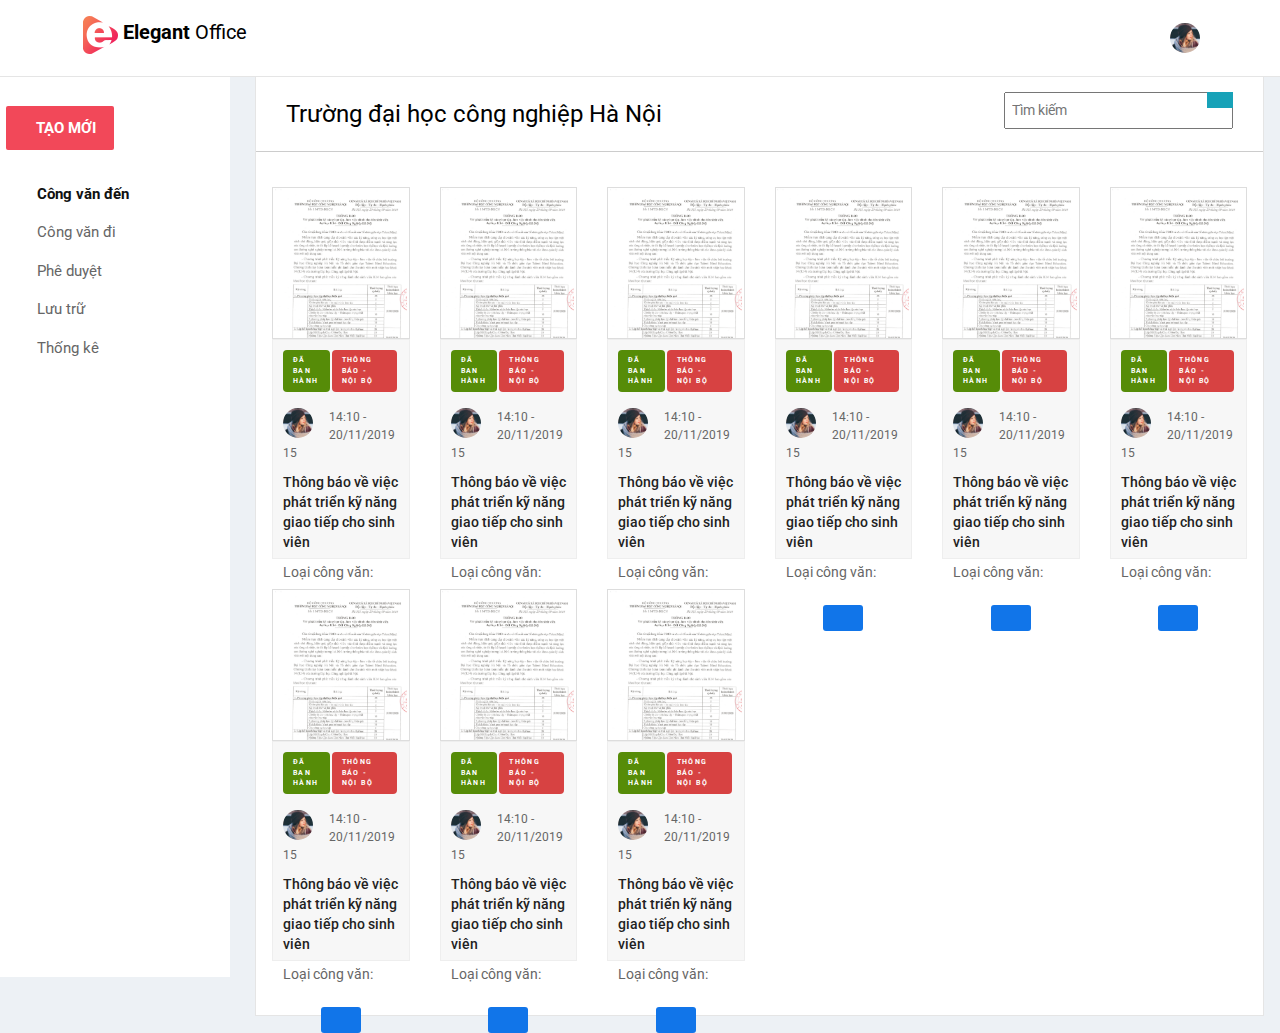
==== commit e66eb7f9: "fix index" ====
--- a/index.html
+++ b/index.html
@@ -99,6 +99,14 @@
                         </li>
                         <li class="nav-item">
                             <a href="" class="nav-link">
+                                <span class="icon-holder c-yellow">
+                                    <i class="fas fa-bookmark"></i>
+                                </span>
+                                <span class="sidebar-text">Lưu trữ</span>
+                            </a>
+                        </li>
+                        <li class="nav-item">
+                            <a href="" class="nav-link">
                                 <span class="icon-holder c-indigo">
                                     <i class="fas fa-chart-line"></i>
                                 </span>
@@ -394,16 +402,28 @@
                                     <img class="img-fluid" src="images/thongbao.png" alt="">
                                 </a>
                                 <div class="news-icon d-none">
-                                    <div class="d-flex">
-                                        <div class="news-icon-item">
-                                            <a href="" title="Xóa">
-                                                <i class="fas fa-trash"></i>
-                                            </a>
-                                        </div>
-                                        <div class="news-icon-item">
-                                            <a href="" title="Tải xuống">
-                                                <i class="fas fa-file-download"></i>
-                                            </a>
+                                    <div class="news-caret">
+                                        <div class="dropdown">
+                                            <a href="" class="dropdown-toggle" data-toggle="dropdown">
+                                                <i class="fas fa-angle-down"></i>
+                                            </a>
+                                            <div class="dropdown-menu dropdown-menu-left">
+                                                <div class="news-icon-item">
+                                                    <a href="" title="Xóa">
+                                                        <i class="fas fa-trash"></i>
+                                                    </a>
+                                                </div>
+                                                <div class="news-icon-item">
+                                                    <a href="images/1.jpg" title="Tải xuống" download="1.jpg">
+                                                        <i class="fas fa-file-download"></i>
+                                                    </a>
+                                                </div>
+                                                <div class="news-icon-item">
+                                                    <a href="" title="Lưu trữ">
+                                                        <i class="fas fa-bookmark"></i>
+                                                    </a>
+                                                </div>
+                                            </div>
                                         </div>
                                     </div>
                                 </div>
@@ -451,9 +471,7 @@
                                         <span>14:10 </span>
                                         <span> - </span>
                                         <span> 20/11/2019</span>
-                                    </div>
-                                    <div class="c-light">
-                                        <span>
+                                        <span style="margin-left: 8px">
                                             <i class="fas fa-eye"></i>
                                         </span>
                                         <span>15</span>
@@ -488,16 +506,28 @@
                                     <img class="img-fluid" src="images/thongbao.png" alt="">
                                 </a>
                                 <div class="news-icon d-none">
-                                    <div class="d-flex">
-                                        <div class="news-icon-item">
-                                            <a href="" title="Xóa">
-                                                <i class="fas fa-trash"></i>
-                                            </a>
-                                        </div>
-                                        <div class="news-icon-item">
-                                            <a href="" title="Tải xuống">
-                                                <i class="fas fa-file-download"></i>
-                                            </a>
+                                    <div class="news-caret">
+                                        <div class="dropdown">
+                                            <a href="" class="dropdown-toggle" data-toggle="dropdown">
+                                                <i class="fas fa-angle-down"></i>
+                                            </a>
+                                            <div class="dropdown-menu dropdown-menu-left">
+                                                <div class="news-icon-item">
+                                                    <a href="" title="Xóa">
+                                                        <i class="fas fa-trash"></i>
+                                                    </a>
+                                                </div>
+                                                <div class="news-icon-item">
+                                                    <a href="images/1.jpg" title="Tải xuống" download="1.jpg">
+                                                        <i class="fas fa-file-download"></i>
+                                                    </a>
+                                                </div>
+                                                <div class="news-icon-item">
+                                                    <a href="" title="Lưu trữ">
+                                                        <i class="fas fa-bookmark"></i>
+                                                    </a>
+                                                </div>
+                                            </div>
                                         </div>
                                     </div>
                                 </div>
@@ -545,9 +575,7 @@
                                         <span>14:10 </span>
                                         <span> - </span>
                                         <span> 20/11/2019</span>
-                                    </div>
-                                    <div class="c-light">
-                                        <span>
+                                        <span style="margin-left: 8px">
                                             <i class="fas fa-eye"></i>
                                         </span>
                                         <span>15</span>
@@ -582,16 +610,28 @@
                                     <img class="img-fluid" src="images/thongbao.png" alt="">
                                 </a>
                                 <div class="news-icon d-none">
-                                    <div class="d-flex">
-                                        <div class="news-icon-item">
-                                            <a href="" title="Xóa">
-                                                <i class="fas fa-trash"></i>
-                                            </a>
-                                        </div>
-                                        <div class="news-icon-item">
-                                            <a href="" title="Tải xuống">
-                                                <i class="fas fa-file-download"></i>
-                                            </a>
+                                    <div class="news-caret">
+                                        <div class="dropdown">
+                                            <a href="" class="dropdown-toggle" data-toggle="dropdown">
+                                                <i class="fas fa-angle-down"></i>
+                                            </a>
+                                            <div class="dropdown-menu dropdown-menu-left">
+                                                <div class="news-icon-item">
+                                                    <a href="" title="Xóa">
+                                                        <i class="fas fa-trash"></i>
+                                                    </a>
+                                                </div>
+                                                <div class="news-icon-item">
+                                                    <a href="images/1.jpg" title="Tải xuống" download="1.jpg">
+                                                        <i class="fas fa-file-download"></i>
+                                                    </a>
+                                                </div>
+                                                <div class="news-icon-item">
+                                                    <a href="" title="Lưu trữ">
+                                                        <i class="fas fa-bookmark"></i>
+                                                    </a>
+                                                </div>
+                                            </div>
                                         </div>
                                     </div>
                                 </div>
@@ -639,9 +679,7 @@
                                         <span>14:10 </span>
                                         <span> - </span>
                                         <span> 20/11/2019</span>
-                                    </div>
-                                    <div class="c-light">
-                                        <span>
+                                        <span style="margin-left: 8px">
                                             <i class="fas fa-eye"></i>
                                         </span>
                                         <span>15</span>
@@ -676,16 +714,28 @@
                                     <img class="img-fluid" src="images/thongbao.png" alt="">
                                 </a>
                                 <div class="news-icon d-none">
-                                    <div class="d-flex">
-                                        <div class="news-icon-item">
-                                            <a href="" title="Xóa">
-                                                <i class="fas fa-trash"></i>
-                                            </a>
-                                        </div>
-                                        <div class="news-icon-item">
-                                            <a href="" title="Tải xuống">
-                                                <i class="fas fa-file-download"></i>
-                                            </a>
+                                    <div class="news-caret">
+                                        <div class="dropdown">
+                                            <a href="" class="dropdown-toggle" data-toggle="dropdown">
+                                                <i class="fas fa-angle-down"></i>
+                                            </a>
+                                            <div class="dropdown-menu dropdown-menu-left">
+                                                <div class="news-icon-item">
+                                                    <a href="" title="Xóa">
+                                                        <i class="fas fa-trash"></i>
+                                                    </a>
+                                                </div>
+                                                <div class="news-icon-item">
+                                                    <a href="images/1.jpg" title="Tải xuống" download="1.jpg">
+                                                        <i class="fas fa-file-download"></i>
+                                                    </a>
+                                                </div>
+                                                <div class="news-icon-item">
+                                                    <a href="" title="Lưu trữ">
+                                                        <i class="fas fa-bookmark"></i>
+                                                    </a>
+                                                </div>
+                                            </div>
                                         </div>
                                     </div>
                                 </div>
@@ -733,9 +783,7 @@
                                         <span>14:10 </span>
                                         <span> - </span>
                                         <span> 20/11/2019</span>
-                                    </div>
-                                    <div class="c-light">
-                                        <span>
+                                        <span style="margin-left: 8px">
                                             <i class="fas fa-eye"></i>
                                         </span>
                                         <span>15</span>
@@ -770,16 +818,28 @@
                                     <img class="img-fluid" src="images/thongbao.png" alt="">
                                 </a>
                                 <div class="news-icon d-none">
-                                    <div class="d-flex">
-                                        <div class="news-icon-item">
-                                            <a href="" title="Xóa">
-                                                <i class="fas fa-trash"></i>
-                                            </a>
-                                        </div>
-                                        <div class="news-icon-item">
-                                            <a href="" title="Tải xuống">
-                                                <i class="fas fa-file-download"></i>
-                                            </a>
+                                    <div class="news-caret">
+                                        <div class="dropdown">
+                                            <a href="" class="dropdown-toggle" data-toggle="dropdown">
+                                                <i class="fas fa-angle-down"></i>
+                                            </a>
+                                            <div class="dropdown-menu dropdown-menu-left">
+                                                <div class="news-icon-item">
+                                                    <a href="" title="Xóa">
+                                                        <i class="fas fa-trash"></i>
+                                                    </a>
+                                                </div>
+                                                <div class="news-icon-item">
+                                                    <a href="images/1.jpg" title="Tải xuống" download="1.jpg">
+                                                        <i class="fas fa-file-download"></i>
+                                                    </a>
+                                                </div>
+                                                <div class="news-icon-item">
+                                                    <a href="" title="Lưu trữ">
+                                                        <i class="fas fa-bookmark"></i>
+                                                    </a>
+                                                </div>
+                                            </div>
                                         </div>
                                     </div>
                                 </div>
@@ -827,9 +887,7 @@
                                         <span>14:10 </span>
                                         <span> - </span>
                                         <span> 20/11/2019</span>
-                                    </div>
-                                    <div class="c-light">
-                                        <span>
+                                        <span style="margin-left: 8px">
                                             <i class="fas fa-eye"></i>
                                         </span>
                                         <span>15</span>
@@ -864,16 +922,28 @@
                                     <img class="img-fluid" src="images/thongbao.png" alt="">
                                 </a>
                                 <div class="news-icon d-none">
-                                    <div class="d-flex">
-                                        <div class="news-icon-item">
-                                            <a href="" title="Xóa">
-                                                <i class="fas fa-trash"></i>
-                                            </a>
-                                        </div>
-                                        <div class="news-icon-item">
-                                            <a href="" title="Tải xuống">
-                                                <i class="fas fa-file-download"></i>
-                                            </a>
+                                    <div class="news-caret">
+                                        <div class="dropdown">
+                                            <a href="" class="dropdown-toggle" data-toggle="dropdown">
+                                                <i class="fas fa-angle-down"></i>
+                                            </a>
+                                            <div class="dropdown-menu dropdown-menu-left">
+                                                <div class="news-icon-item">
+                                                    <a href="" title="Xóa">
+                                                        <i class="fas fa-trash"></i>
+                                                    </a>
+                                                </div>
+                                                <div class="news-icon-item">
+                                                    <a href="images/1.jpg" title="Tải xuống" download="1.jpg">
+                                                        <i class="fas fa-file-download"></i>
+                                                    </a>
+                                                </div>
+                                                <div class="news-icon-item">
+                                                    <a href="" title="Lưu trữ">
+                                                        <i class="fas fa-bookmark"></i>
+                                                    </a>
+                                                </div>
+                                            </div>
                                         </div>
                                     </div>
                                 </div>
@@ -921,9 +991,7 @@
                                         <span>14:10 </span>
                                         <span> - </span>
                                         <span> 20/11/2019</span>
-                                    </div>
-                                    <div class="c-light">
-                                        <span>
+                                        <span style="margin-left: 8px">
                                             <i class="fas fa-eye"></i>
                                         </span>
                                         <span>15</span>
@@ -958,16 +1026,28 @@
                                     <img class="img-fluid" src="images/thongbao.png" alt="">
                                 </a>
                                 <div class="news-icon d-none">
-                                    <div class="d-flex">
-                                        <div class="news-icon-item">
-                                            <a href="" title="Xóa">
-                                                <i class="fas fa-trash"></i>
-                                            </a>
-                                        </div>
-                                        <div class="news-icon-item">
-                                            <a href="" title="Tải xuống">
-                                                <i class="fas fa-file-download"></i>
-                                            </a>
+                                    <div class="news-caret">
+                                        <div class="dropdown">
+                                            <a href="" class="dropdown-toggle" data-toggle="dropdown">
+                                                <i class="fas fa-angle-down"></i>
+                                            </a>
+                                            <div class="dropdown-menu dropdown-menu-left">
+                                                <div class="news-icon-item">
+                                                    <a href="" title="Xóa">
+                                                        <i class="fas fa-trash"></i>
+                                                    </a>
+                                                </div>
+                                                <div class="news-icon-item">
+                                                    <a href="images/1.jpg" title="Tải xuống" download="1.jpg">
+                                                        <i class="fas fa-file-download"></i>
+                                                    </a>
+                                                </div>
+                                                <div class="news-icon-item">
+                                                    <a href="" title="Lưu trữ">
+                                                        <i class="fas fa-bookmark"></i>
+                                                    </a>
+                                                </div>
+                                            </div>
                                         </div>
                                     </div>
                                 </div>
@@ -1015,9 +1095,7 @@
                                         <span>14:10 </span>
                                         <span> - </span>
                                         <span> 20/11/2019</span>
-                                    </div>
-                                    <div class="c-light">
-                                        <span>
+                                        <span style="margin-left: 8px">
                                             <i class="fas fa-eye"></i>
                                         </span>
                                         <span>15</span>
@@ -1052,16 +1130,28 @@
                                     <img class="img-fluid" src="images/thongbao.png" alt="">
                                 </a>
                                 <div class="news-icon d-none">
-                                    <div class="d-flex">
-                                        <div class="news-icon-item">
-                                            <a href="" title="Xóa">
-                                                <i class="fas fa-trash"></i>
-                                            </a>
-                                        </div>
-                                        <div class="news-icon-item">
-                                            <a href="" title="Tải xuống">
-                                                <i class="fas fa-file-download"></i>
-                                            </a>
+                                    <div class="news-caret">
+                                        <div class="dropdown">
+                                            <a href="" class="dropdown-toggle" data-toggle="dropdown">
+                                                <i class="fas fa-angle-down"></i>
+                                            </a>
+                                            <div class="dropdown-menu dropdown-menu-left">
+                                                <div class="news-icon-item">
+                                                    <a href="" title="Xóa">
+                                                        <i class="fas fa-trash"></i>
+                                                    </a>
+                                                </div>
+                                                <div class="news-icon-item">
+                                                    <a href="images/1.jpg" title="Tải xuống" download="1.jpg">
+                                                        <i class="fas fa-file-download"></i>
+                                                    </a>
+                                                </div>
+                                                <div class="news-icon-item">
+                                                    <a href="" title="Lưu trữ">
+                                                        <i class="fas fa-bookmark"></i>
+                                                    </a>
+                                                </div>
+                                            </div>
                                         </div>
                                     </div>
                                 </div>
@@ -1109,9 +1199,7 @@
                                         <span>14:10 </span>
                                         <span> - </span>
                                         <span> 20/11/2019</span>
-                                    </div>
-                                    <div class="c-light">
-                                        <span>
+                                        <span style="margin-left: 8px">
                                             <i class="fas fa-eye"></i>
                                         </span>
                                         <span>15</span>
@@ -1146,16 +1234,28 @@
                                     <img class="img-fluid" src="images/thongbao.png" alt="">
                                 </a>
                                 <div class="news-icon d-none">
-                                    <div class="d-flex">
-                                        <div class="news-icon-item">
-                                            <a href="" title="Xóa">
-                                                <i class="fas fa-trash"></i>
-                                            </a>
-                                        </div>
-                                        <div class="news-icon-item">
-                                            <a href="" title="Tải xuống">
-                                                <i class="fas fa-file-download"></i>
-                                            </a>
+                                    <div class="news-caret">
+                                        <div class="dropdown">
+                                            <a href="" class="dropdown-toggle" data-toggle="dropdown">
+                                                <i class="fas fa-angle-down"></i>
+                                            </a>
+                                            <div class="dropdown-menu dropdown-menu-left">
+                                                <div class="news-icon-item">
+                                                    <a href="" title="Xóa">
+                                                        <i class="fas fa-trash"></i>
+                                                    </a>
+                                                </div>
+                                                <div class="news-icon-item">
+                                                    <a href="images/1.jpg" title="Tải xuống" download="1.jpg">
+                                                        <i class="fas fa-file-download"></i>
+                                                    </a>
+                                                </div>
+                                                <div class="news-icon-item">
+                                                    <a href="" title="Lưu trữ">
+                                                        <i class="fas fa-bookmark"></i>
+                                                    </a>
+                                                </div>
+                                            </div>
                                         </div>
                                     </div>
                                 </div>
@@ -1203,9 +1303,7 @@
                                         <span>14:10 </span>
                                         <span> - </span>
                                         <span> 20/11/2019</span>
-                                    </div>
-                                    <div class="c-light">
-                                        <span>
+                                        <span style="margin-left: 8px">
                                             <i class="fas fa-eye"></i>
                                         </span>
                                         <span>15</span>
@@ -1233,7 +1331,6 @@
                             </div>
                         </div>
                     </div>
-                   
                 </div>
             </div>
         </div>
--- a/css/style.css
+++ b/css/style.css
@@ -922,7 +922,7 @@
 }
 
 .news-item--img {
-    box-shadow: 0px 0px 3px 1px #ddd;
+    border: 1px solid #ddd;
 }
 
 .news {
@@ -1082,11 +1082,6 @@
     border-radius: 50%;
     padding: 2px 10px;
 }
-/* .menu-collapse:hover{
-    background-color: rgba(60,64,67,0.08);
-    outline: none;
-    color: #111;
-} */
 .menu {
     position: absolute;
     -webkit-box-sizing: border-box;
@@ -1158,7 +1153,6 @@
     position: absolute;
     top: 0;
     right: 0;
-    padding-top: 5px;
 }
 .news-icon-item i{
     color: #61a5c6;
@@ -1173,7 +1167,9 @@
     font-size: 20px;
 }
 .news-icon-item{
-    margin-right: 8px;
+    padding: 5px 0;
+    border-bottom: 1px solid #ddd;
+    text-align: center;
 }
 .news-item--img:hover .news-icon{
     display: block !important;
@@ -1181,4 +1177,30 @@
 .c-light{
     color: #666;
     font-size: 12px;
+}
+.c-yellow{
+    color: #ffb100;
+}
+.news-caret{
+    margin: 3px 3px 0 0;
+    font-size: 19px;
+    border: 1px solid #ddd;
+    padding: 0 9px;
+}
+.news-caret .dropdown-menu{
+    width: 22px;
+    min-width: 32px;
+    top: 1px !important;
+    left: -10px !important;
+    border-radius: unset;
+    padding: 0;
+}
+.news-caret a:hover{
+    color: #111;
+}
+.news-caret .news-icon-item:hover{
+    background: #ddd;
+}
+.news-caret:hover{
+    background: #ddd;
 }